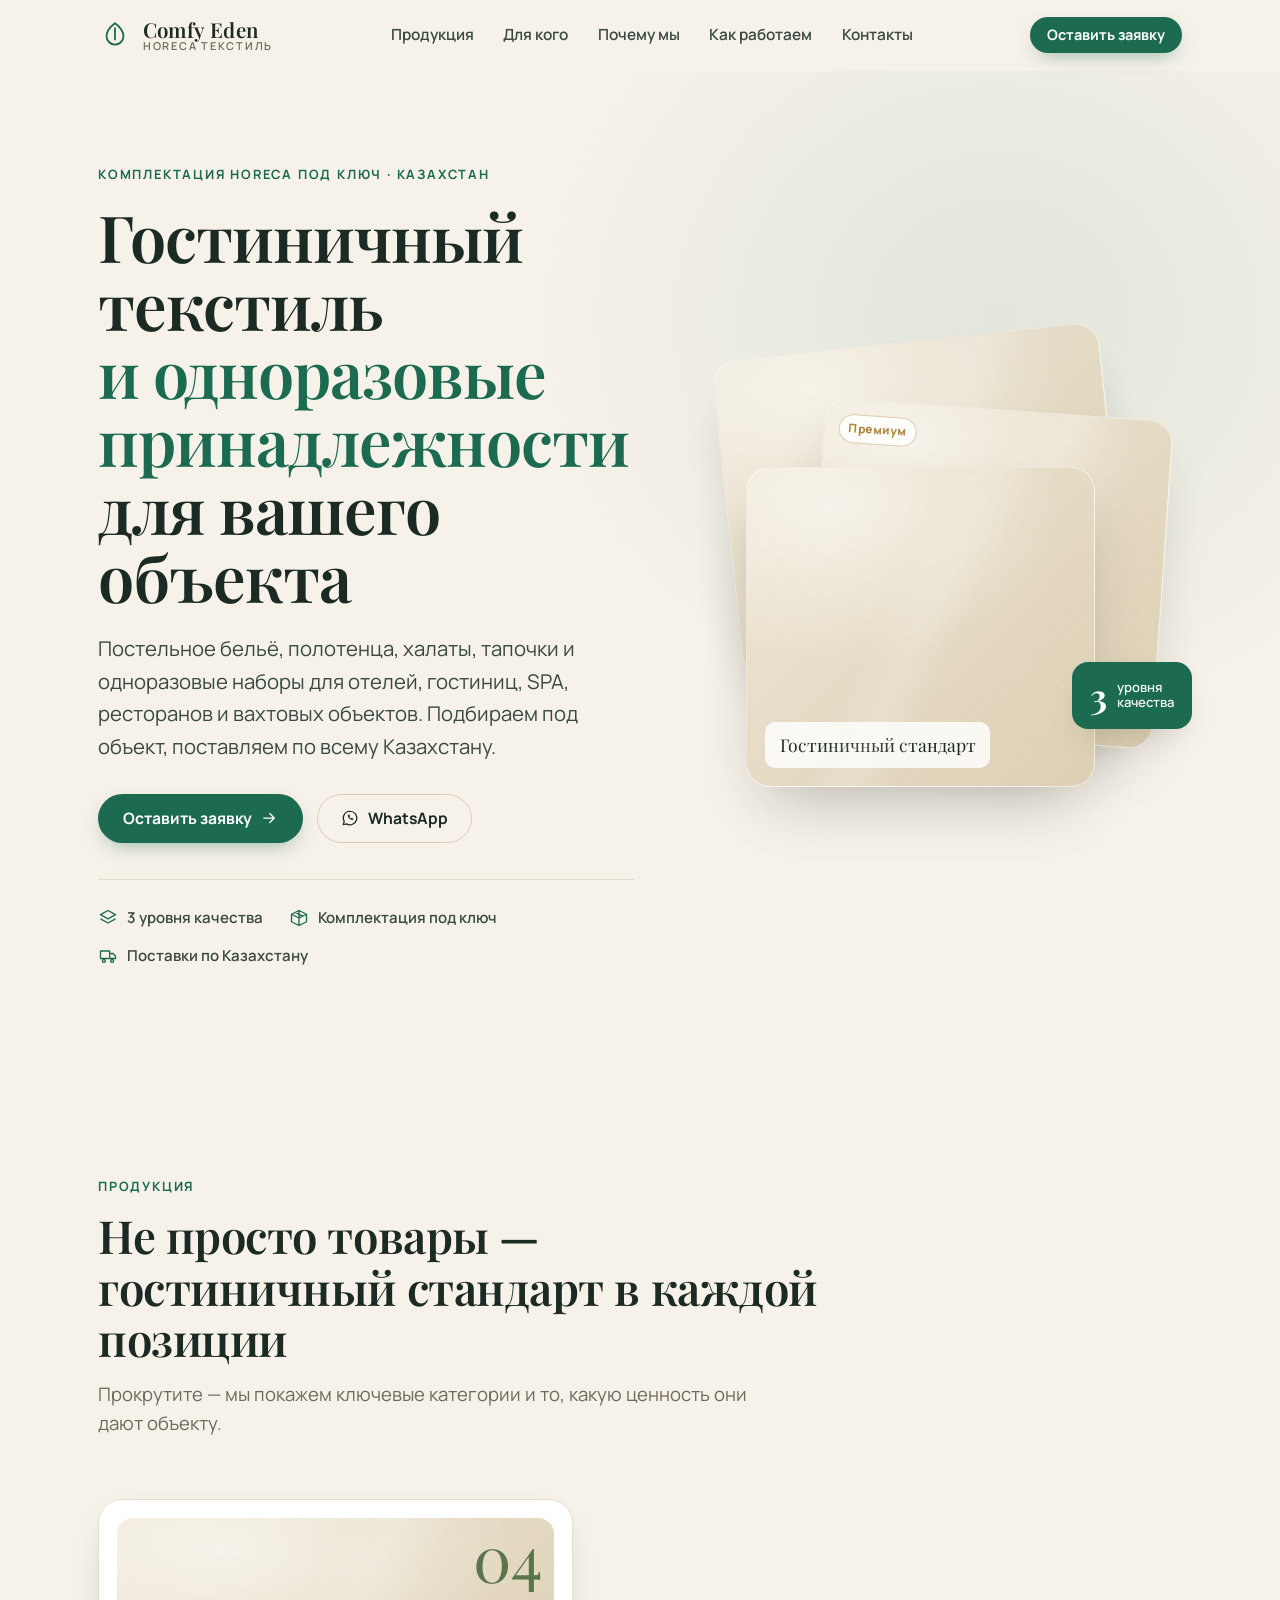
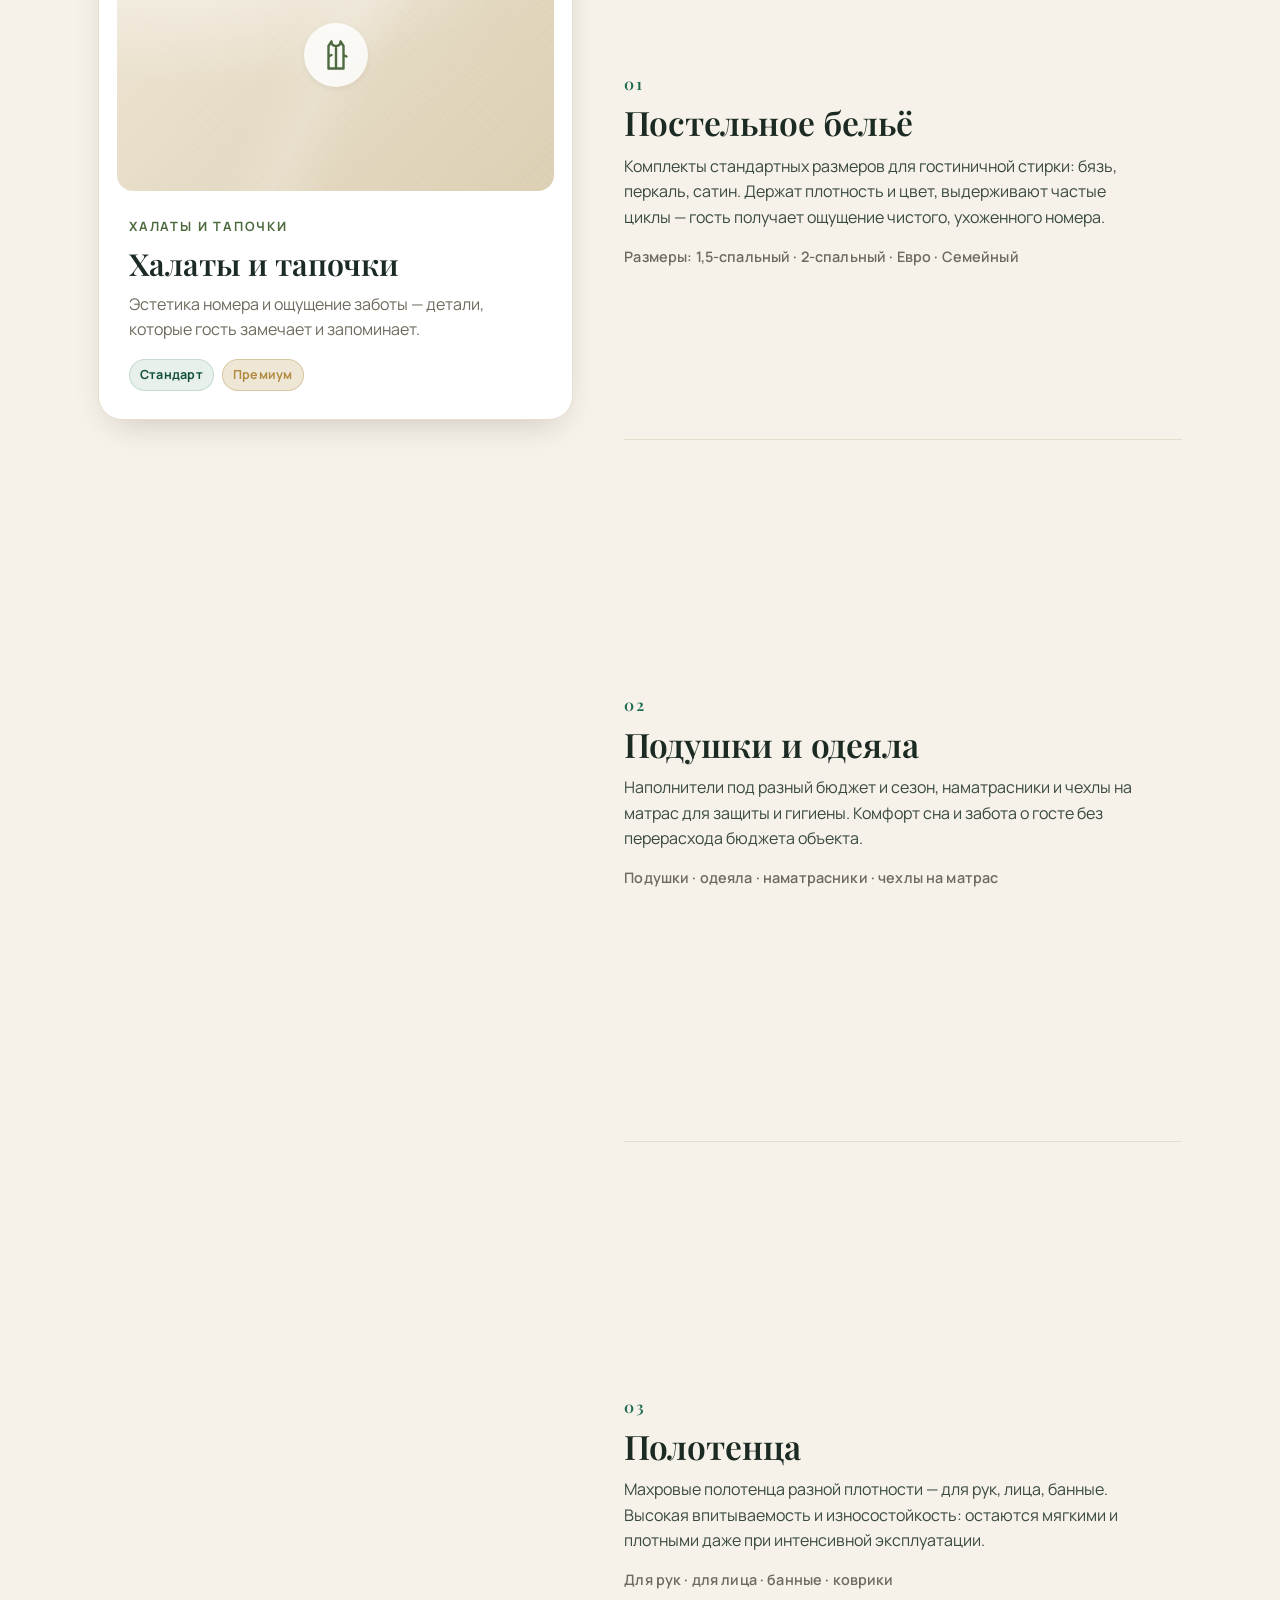
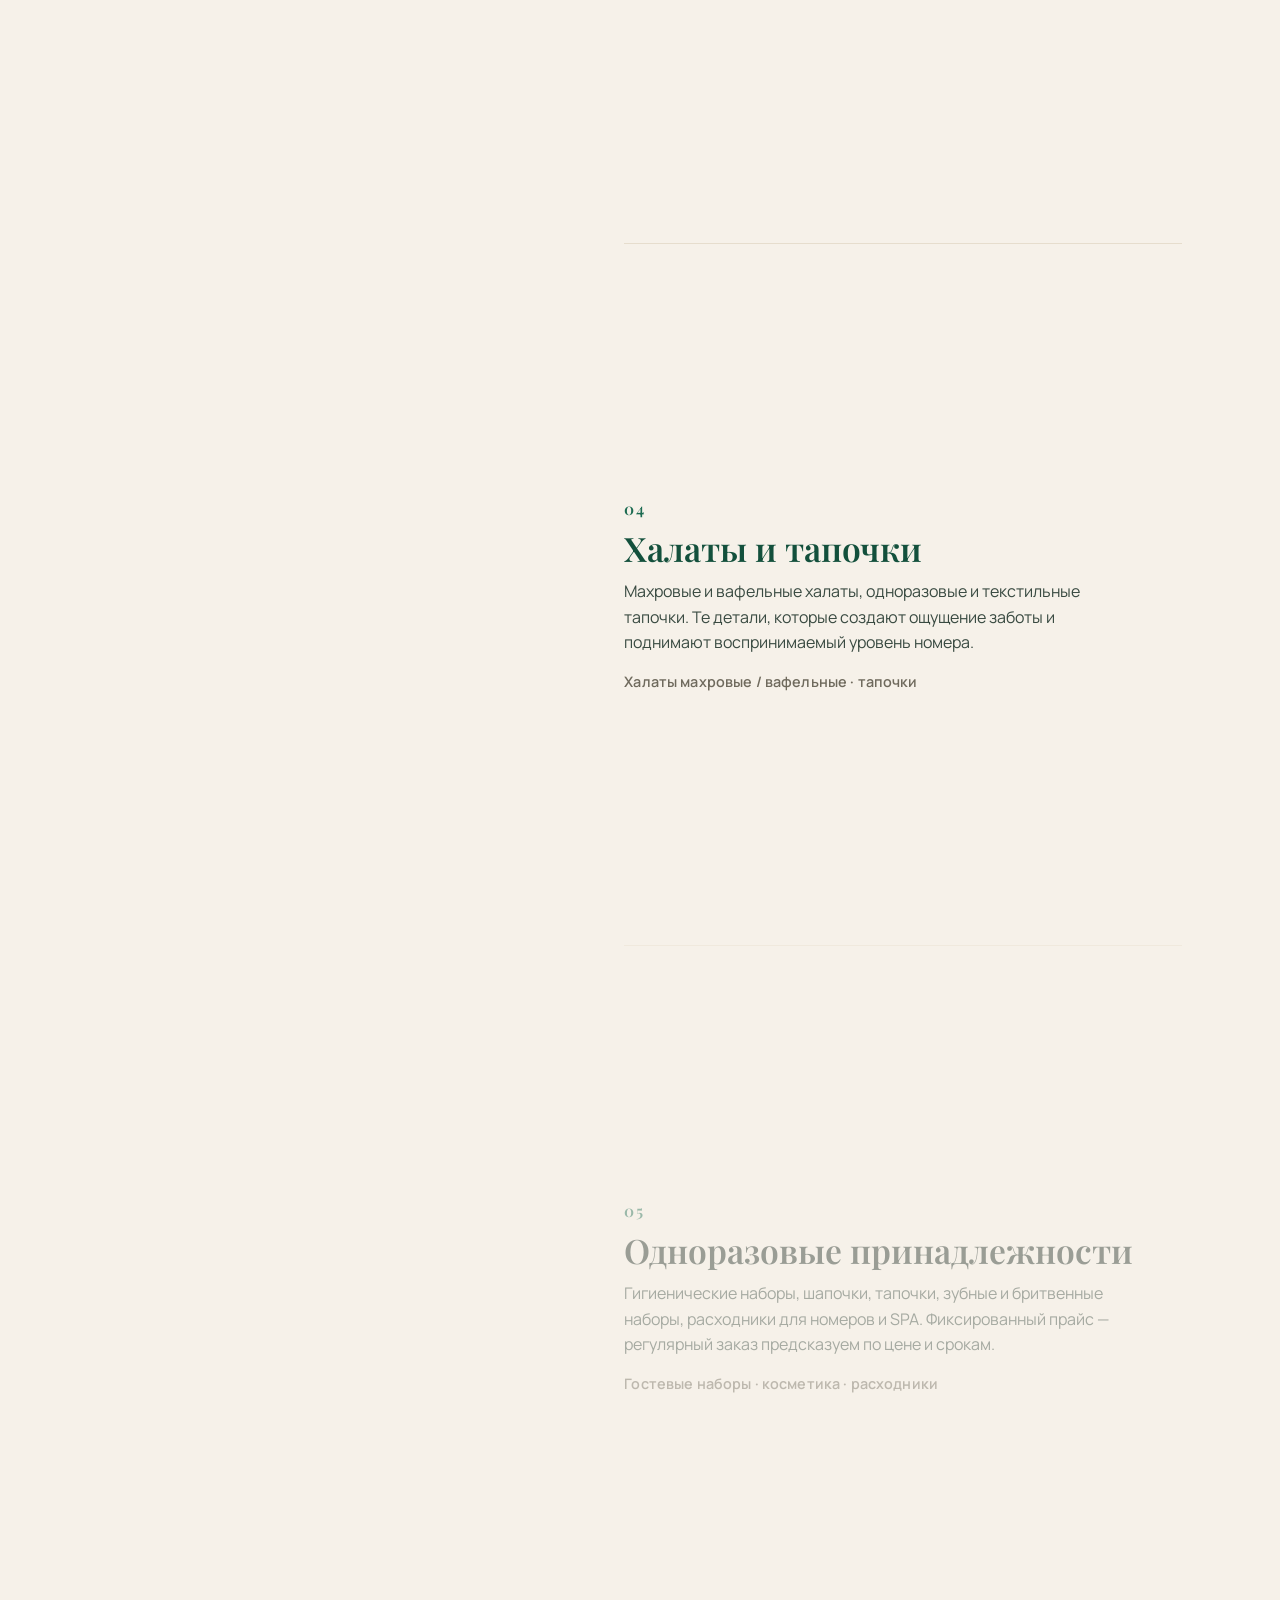
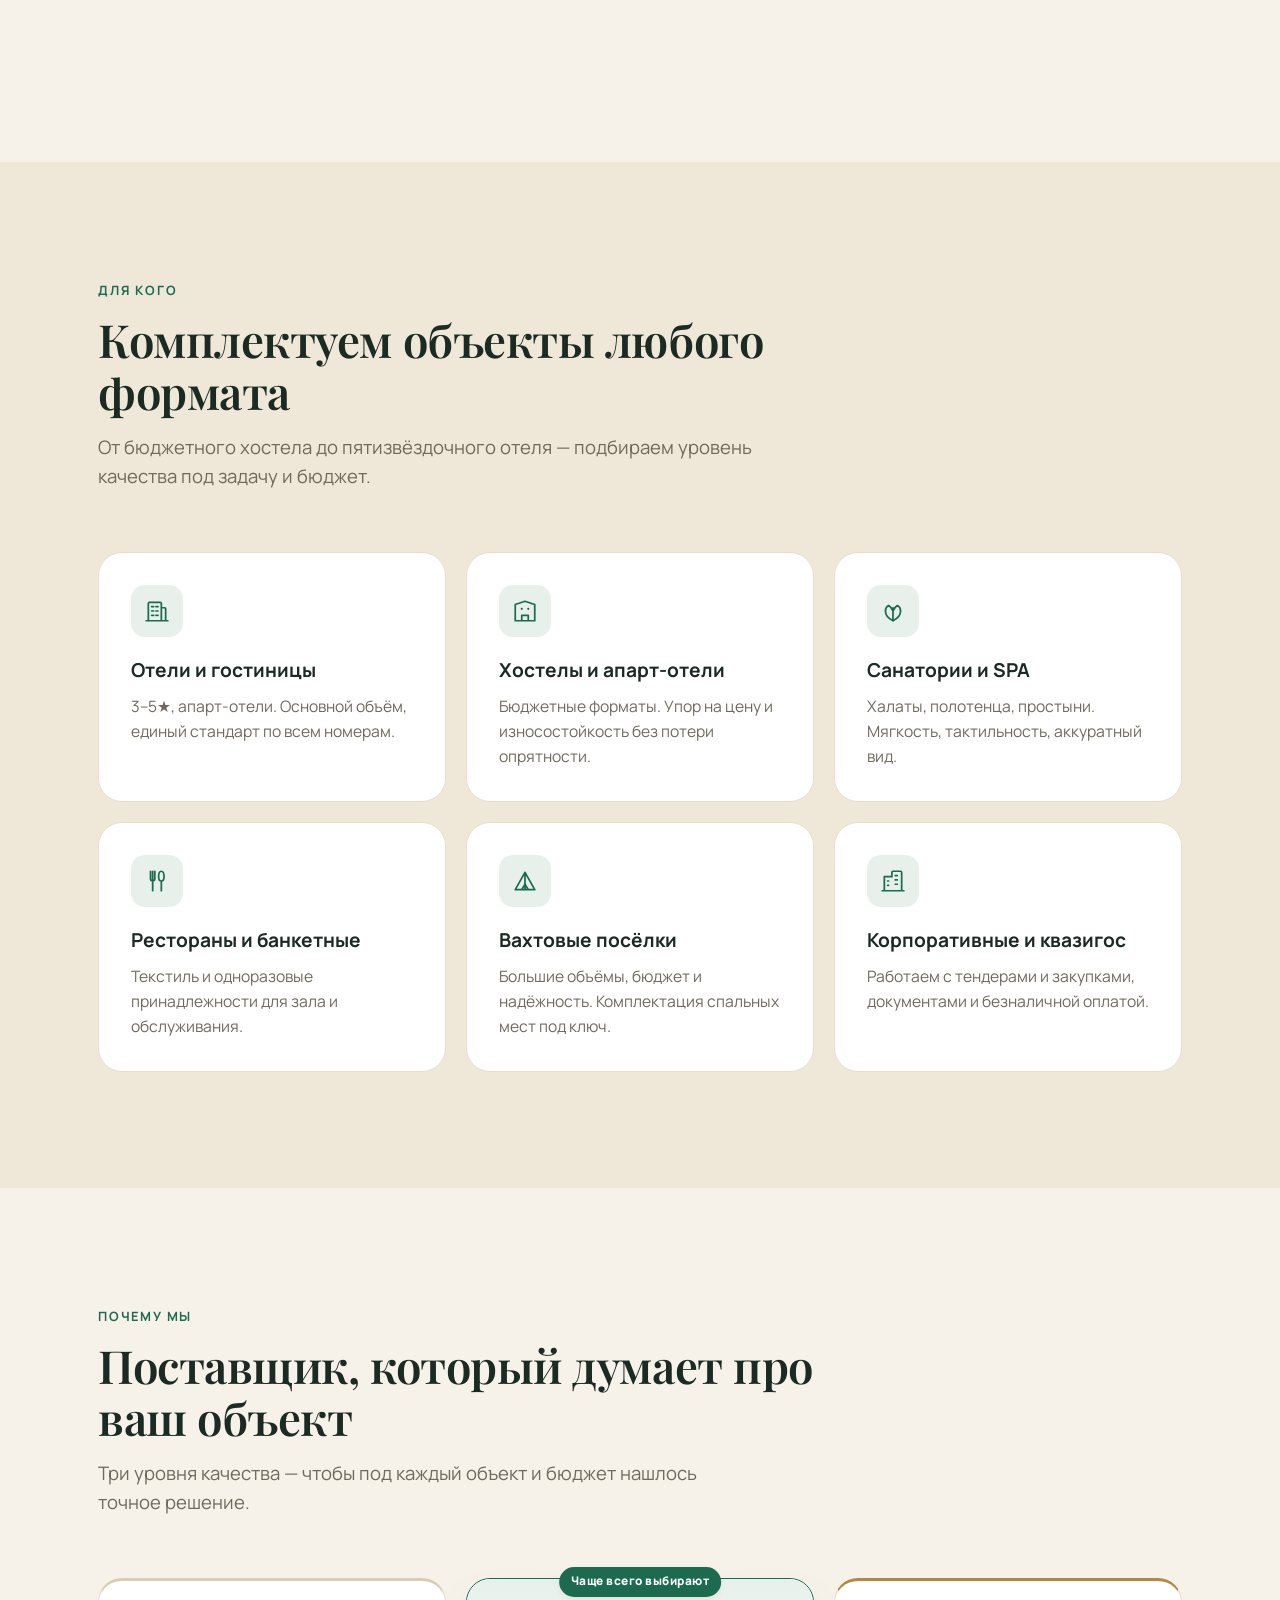
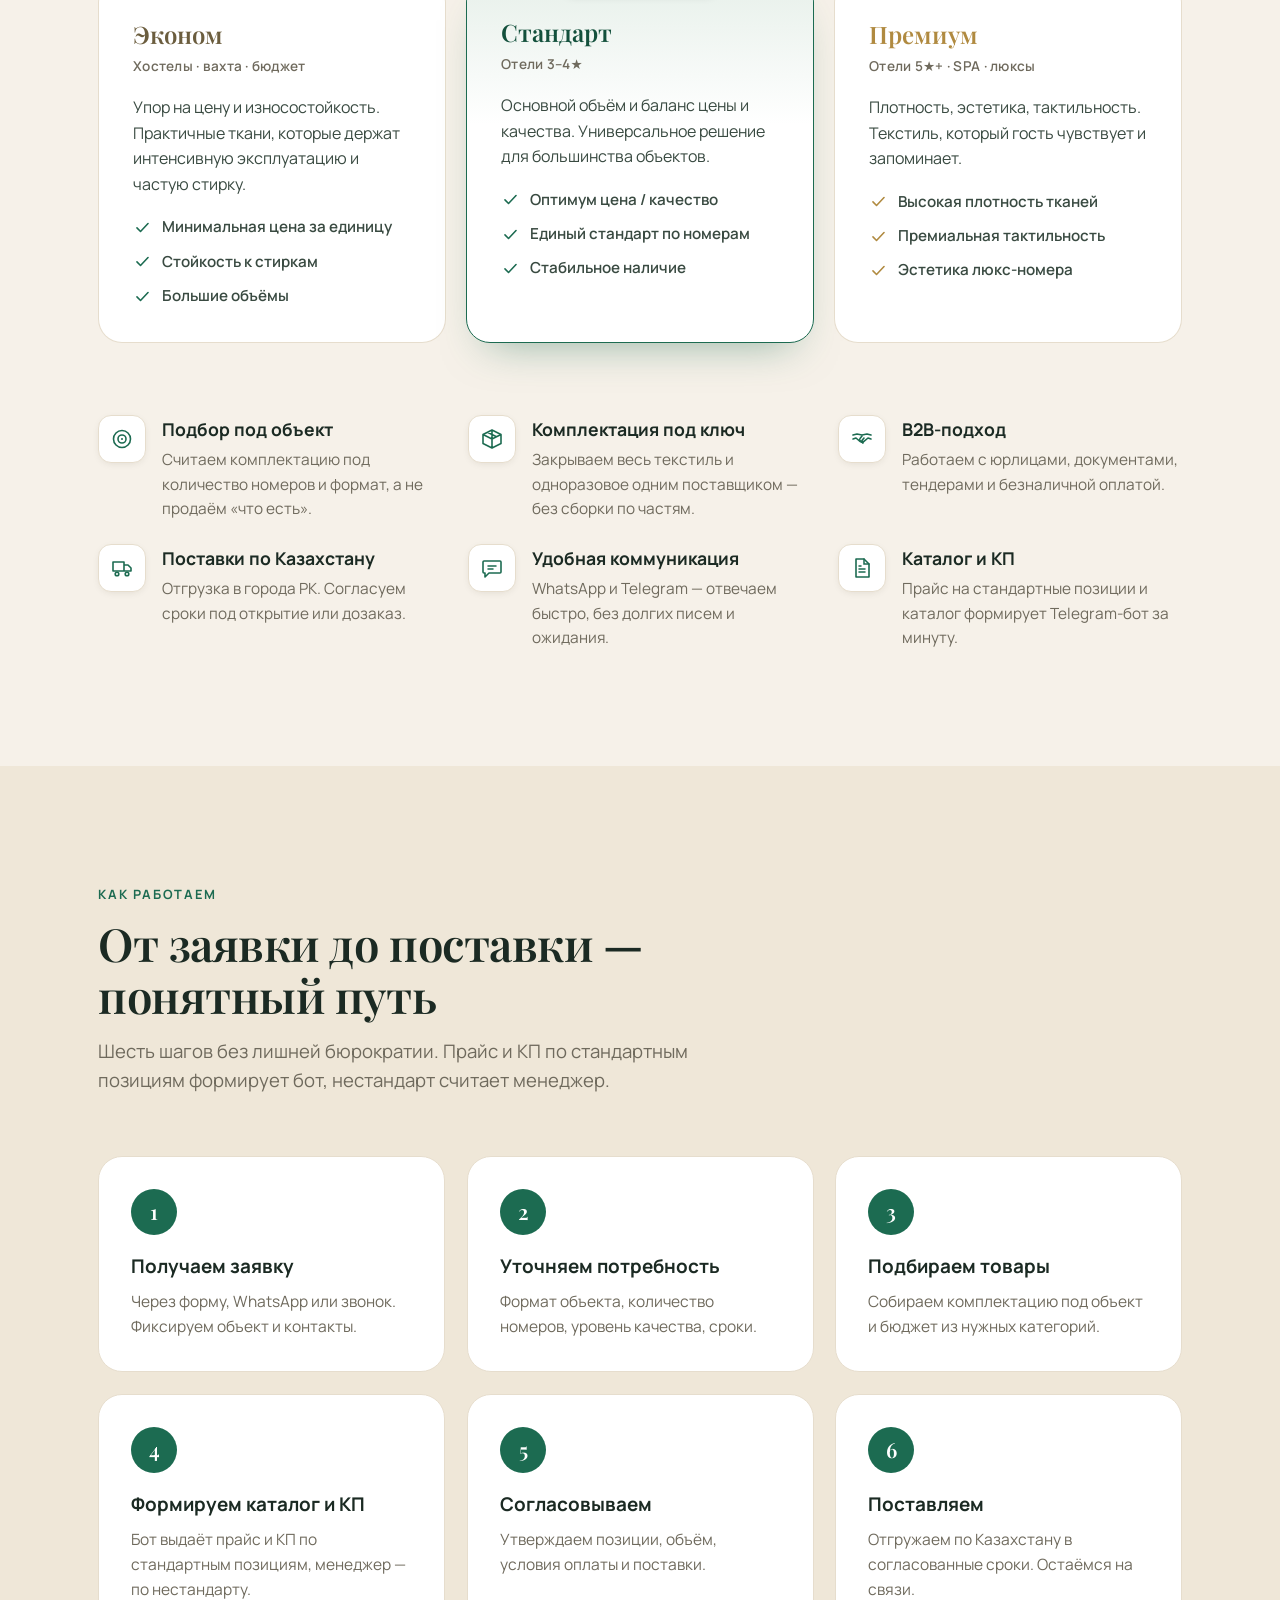
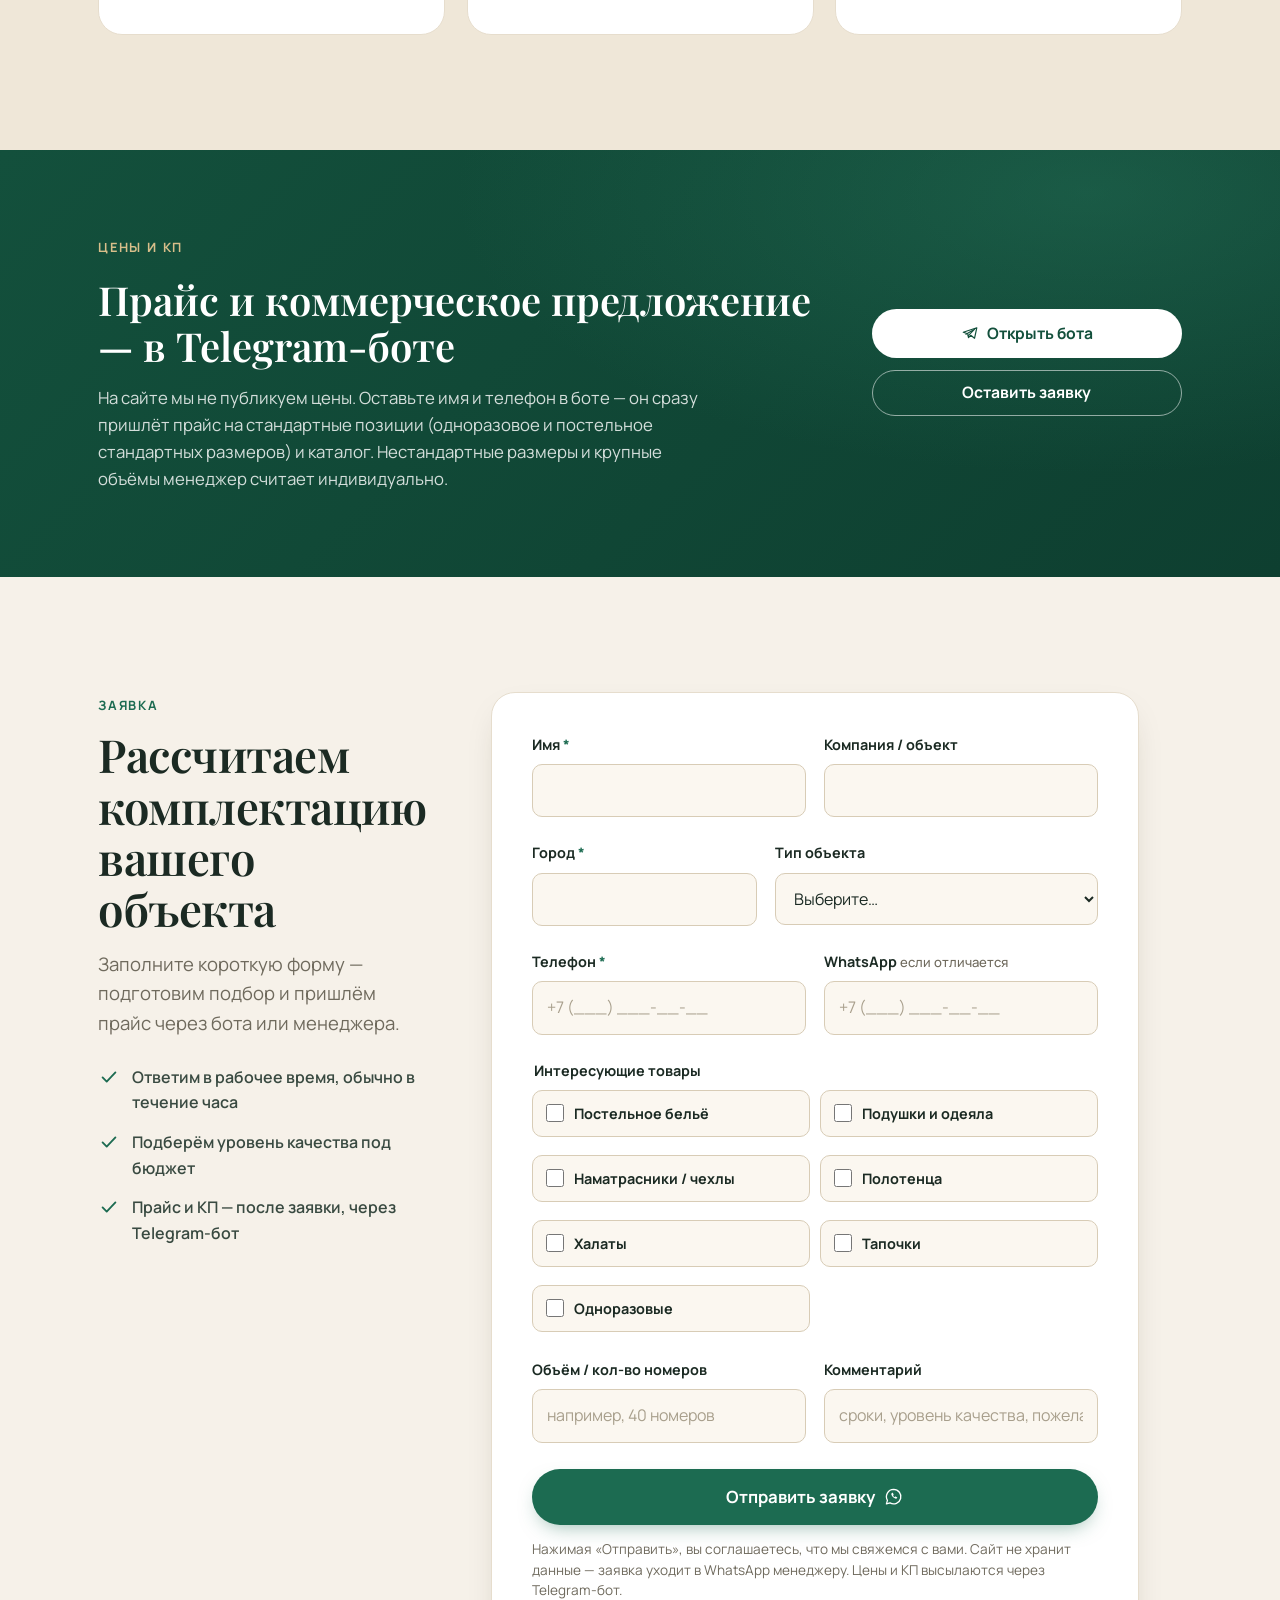
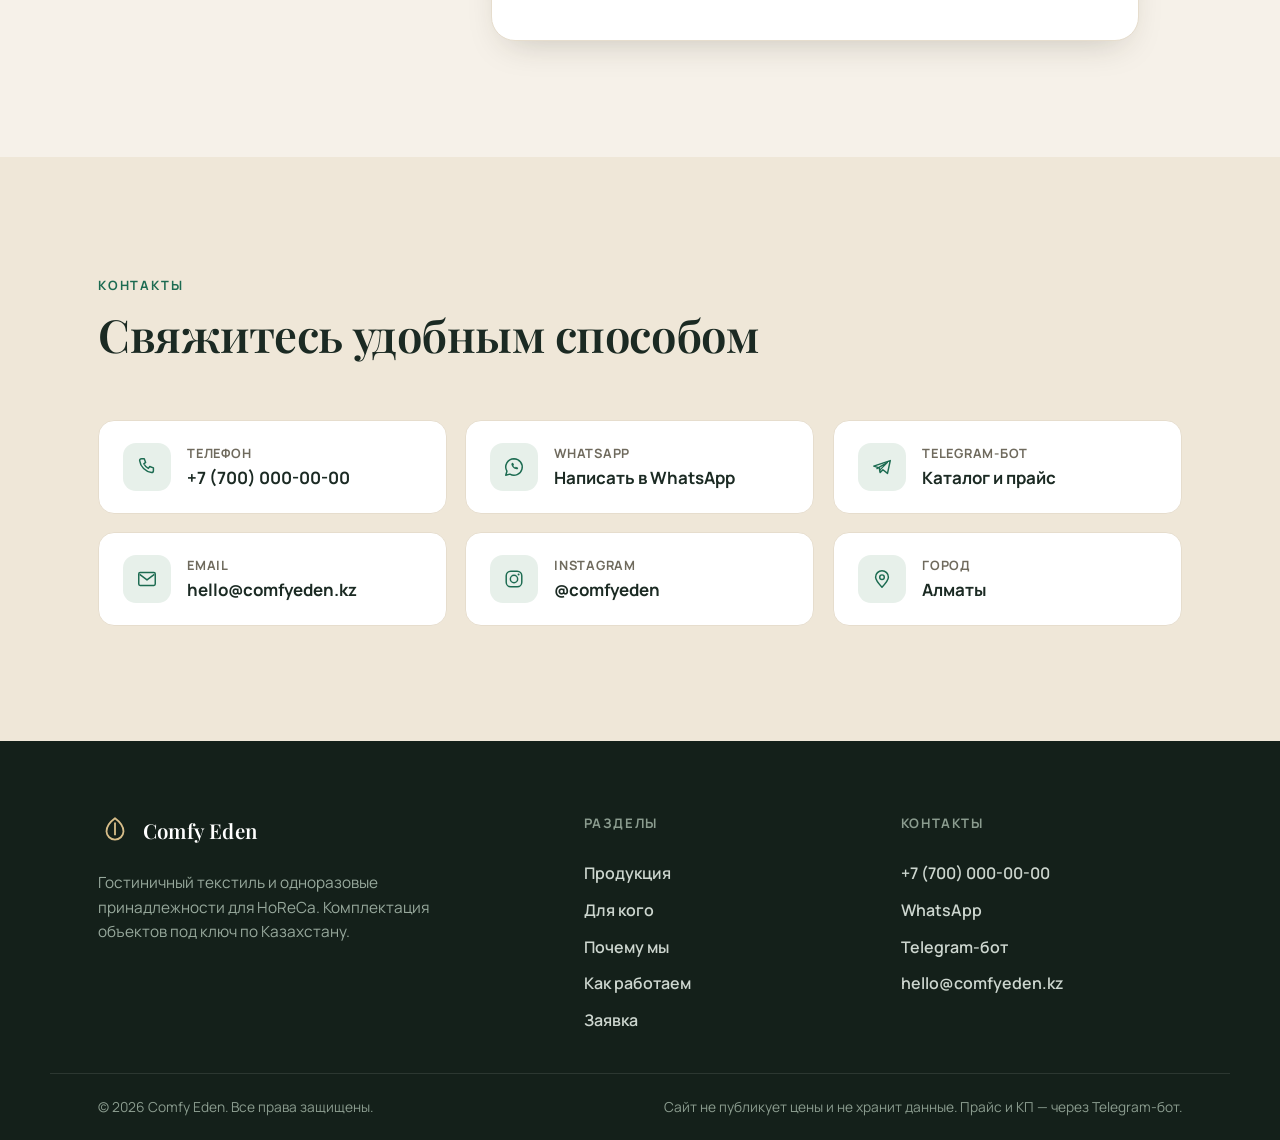
==== index.html @ b713b1e1 "first commit: Comfy Eden MVP Co-Authored-By: Claude Opus 4.8 <noreply@anthropic.com>" ====
<!DOCTYPE html>
<html lang="ru">
<head>
<meta charset="utf-8">
<meta name="viewport" content="width=device-width, initial-scale=1">
<title>Comfy Eden — гостиничный текстиль и одноразовые принадлежности для HoReCa | Казахстан</title>
<meta name="description" content="Комплектуем отели, гостиницы, SPA, рестораны и вахтовые объекты текстилем под ключ. Постельное бельё, полотенца, халаты, тапочки, одноразовые наборы. Поставки по Казахстану. Каталог и КП — в Telegram.">
<meta name="theme-color" content="#1c6b51">

<!-- Open Graph -->
<meta property="og:type" content="website">
<meta property="og:locale" content="ru_RU">
<meta property="og:site_name" content="Comfy Eden">
<meta property="og:title" content="Comfy Eden — гостиничный текстиль для HoReCa">
<meta property="og:description" content="Комплектация отелей, гостиниц, SPA и вахтовых объектов текстилем и одноразовыми принадлежностями под ключ. Поставки по Казахстану.">
<!-- TODO: добавить превью-картинку для соцсетей -->
<!-- <meta property="og:image" content="assets/img/og.jpg"> -->

<!-- Favicon (лист — монограмма Eden), инлайн -->
<link rel="icon" href="data:image/svg+xml,%3Csvg xmlns='http://www.w3.org/2000/svg' viewBox='0 0 32 32'%3E%3Crect width='32' height='32' rx='7' fill='%231c6b51'/%3E%3Cpath d='M16 6c-5 3.6-7.5 7.8-7.5 11.6A7.5 7.5 0 0 0 16 25a7.5 7.5 0 0 0 7.5-7.4C23.5 13.8 21 9.6 16 6Z' fill='none' stroke='%23f6f1e9' stroke-width='1.7'/%3E%3Cpath d='M16 9v13' fill='none' stroke='%23f6f1e9' stroke-width='1.7'/%3E%3C/svg%3E">

<!-- Fonts -->
<link rel="preconnect" href="https://fonts.googleapis.com">
<link rel="preconnect" href="https://fonts.gstatic.com" crossorigin>
<link href="https://fonts.googleapis.com/css2?family=Playfair+Display:wght@500;600&family=Manrope:wght@400;500;600;700;800&display=swap" rel="stylesheet">

<link rel="stylesheet" href="assets/css/styles.css">
</head>
<body>

<a class="skip-link" href="#main">К содержанию</a>

<!-- ===== ICON SPRITE ===== -->
<svg width="0" height="0" style="position:absolute" aria-hidden="true" focusable="false">
  <symbol id="i-bed" viewBox="0 0 24 24"><path d="M3 18V8m0 5h18m0 5V11a3 3 0 0 0-3-3H8m-5 0V6m18 12v-2M7 11h.01" fill="none" stroke="currentColor" stroke-width="1.6" stroke-linecap="round" stroke-linejoin="round"/></symbol>
  <symbol id="i-pillow" viewBox="0 0 24 24"><path d="M4.5 6.5C7 5 17 5 19.5 6.5S21 17 19.5 18.5 7 20 4.5 18.5 2 8 4.5 6.5Z" fill="none" stroke="currentColor" stroke-width="1.6" stroke-linejoin="round"/><path d="M7 8c2 1.5 8 1.5 10 0M7 17c2-1.5 8-1.5 10 0" fill="none" stroke="currentColor" stroke-width="1.2" opacity=".6"/></symbol>
  <symbol id="i-towel" viewBox="0 0 24 24"><path d="M7 3h11a1 1 0 0 1 1 1v17H8a3 3 0 0 1-3-3V5a2 2 0 0 1 2-2Z" fill="none" stroke="currentColor" stroke-width="1.6" stroke-linejoin="round"/><path d="M5 18a2 2 0 0 0 2 2h1V3" fill="none" stroke="currentColor" stroke-width="1.6"/><path d="M11 7h4M11 10h4" stroke="currentColor" stroke-width="1.2" opacity=".6"/></symbol>
  <symbol id="i-robe" viewBox="0 0 24 24"><path d="M9 3 7 6v15h10V6l-2-3M9 3c0 2 1 3 3 3s3-1 3-3M12 6v15M9 12l-2 1m10-1 2 1" fill="none" stroke="currentColor" stroke-width="1.6" stroke-linecap="round" stroke-linejoin="round"/></symbol>
  <symbol id="i-kit" viewBox="0 0 24 24"><path d="M5 8h14l-1 12H6L5 8Z" fill="none" stroke="currentColor" stroke-width="1.6" stroke-linejoin="round"/><path d="M8 8V6a4 4 0 0 1 8 0v2" fill="none" stroke="currentColor" stroke-width="1.6"/><path d="m10 13 1.5 1.5L15 11" fill="none" stroke="currentColor" stroke-width="1.5" stroke-linecap="round" stroke-linejoin="round"/></symbol>
  <symbol id="i-hotel" viewBox="0 0 24 24"><path d="M4 21V5a1 1 0 0 1 1-1h10a1 1 0 0 1 1 1v16M16 21V9h3a1 1 0 0 1 1 1v11M2 21h20" fill="none" stroke="currentColor" stroke-width="1.6" stroke-linecap="round" stroke-linejoin="round"/><path d="M7 8h2m2 0h2M7 12h2m2 0h2M7 16h2m2 0h2" stroke="currentColor" stroke-width="1.5" stroke-linecap="round"/></symbol>
  <symbol id="i-hostel" viewBox="0 0 24 24"><path d="M3 21V6l9-3 9 3v15M3 21h18M9 21v-5h6v5" fill="none" stroke="currentColor" stroke-width="1.6" stroke-linecap="round" stroke-linejoin="round"/><path d="M9 10h.01M15 10h.01" stroke="currentColor" stroke-width="2" stroke-linecap="round"/></symbol>
  <symbol id="i-spa" viewBox="0 0 24 24"><path d="M12 21c4-2 7-5 7-9 0-2-1-4-3-5-1.5 1-2.7 2.4-3.3 4M12 21c-4-2-7-5-7-9 0-2 1-4 3-5 1.5 1 2.7 2.4 3.3 4M12 21V9" fill="none" stroke="currentColor" stroke-width="1.6" stroke-linecap="round" stroke-linejoin="round"/></symbol>
  <symbol id="i-restaurant" viewBox="0 0 24 24"><path d="M6 3v7a2 2 0 0 0 4 0V3M8 3v18M16 3c-1.5 0-2.5 2-2.5 5s1 4 2.5 4 2.5-1 2.5-4-1-5-2.5-5Zm0 9v9" fill="none" stroke="currentColor" stroke-width="1.6" stroke-linecap="round" stroke-linejoin="round"/></symbol>
  <symbol id="i-camp" viewBox="0 0 24 24"><path d="M12 4 3 20h18L12 4ZM12 4v16" fill="none" stroke="currentColor" stroke-width="1.6" stroke-linecap="round" stroke-linejoin="round"/><path d="m9 20 3-5 3 5" fill="none" stroke="currentColor" stroke-width="1.6" stroke-linejoin="round"/></symbol>
  <symbol id="i-corp" viewBox="0 0 24 24"><path d="M4 21V8h7V4a1 1 0 0 1 1-1h7a1 1 0 0 1 1 1v17M2 21h20" fill="none" stroke="currentColor" stroke-width="1.6" stroke-linecap="round" stroke-linejoin="round"/><path d="M14 7h2m-2 4h2m-2 4h2M7 12h1m-1 4h1" stroke="currentColor" stroke-width="1.5" stroke-linecap="round"/></symbol>
  <symbol id="i-target" viewBox="0 0 24 24"><circle cx="12" cy="12" r="8.5" fill="none" stroke="currentColor" stroke-width="1.6"/><circle cx="12" cy="12" r="4" fill="none" stroke="currentColor" stroke-width="1.6"/><circle cx="12" cy="12" r="1" fill="currentColor"/></symbol>
  <symbol id="i-layers" viewBox="0 0 24 24"><path d="m12 3 9 5-9 5-9-5 9-5Z" fill="none" stroke="currentColor" stroke-width="1.6" stroke-linejoin="round"/><path d="m3 13 9 5 9-5" fill="none" stroke="currentColor" stroke-width="1.6" stroke-linejoin="round"/></symbol>
  <symbol id="i-package" viewBox="0 0 24 24"><path d="M12 3 3 7.5v9L12 21l9-4.5v-9L12 3Zm0 0v18M3 7.5 12 12l9-4.5M7.5 5.2l9 4.6" fill="none" stroke="currentColor" stroke-width="1.6" stroke-linejoin="round"/></symbol>
  <symbol id="i-handshake" viewBox="0 0 24 24"><path d="m3 12 3-1 4 3.5c.8.7 2 .6 2.7-.2M21 12l-3-1-5.5 4.7M3 8l4-1 5 1 5-1 4 1" fill="none" stroke="currentColor" stroke-width="1.6" stroke-linecap="round" stroke-linejoin="round"/><path d="m11 14 2 2m-1-7-2 2.5a1.4 1.4 0 0 0 2 2L14 11" fill="none" stroke="currentColor" stroke-width="1.6" stroke-linecap="round" stroke-linejoin="round"/></symbol>
  <symbol id="i-truck" viewBox="0 0 24 24"><path d="M3 6h11v9H3V6Zm11 3h4l3 3v3h-7V9Z" fill="none" stroke="currentColor" stroke-width="1.6" stroke-linejoin="round"/><circle cx="7" cy="18" r="1.8" fill="none" stroke="currentColor" stroke-width="1.6"/><circle cx="17" cy="18" r="1.8" fill="none" stroke="currentColor" stroke-width="1.6"/></symbol>
  <symbol id="i-chat" viewBox="0 0 24 24"><path d="M4 5h16a1 1 0 0 1 1 1v10a1 1 0 0 1-1 1H9l-4 4v-4H4a1 1 0 0 1-1-1V6a1 1 0 0 1 1-1Z" fill="none" stroke="currentColor" stroke-width="1.6" stroke-linejoin="round"/><path d="M8 10h8m-8 3h5" stroke="currentColor" stroke-width="1.5" stroke-linecap="round"/></symbol>
  <symbol id="i-file" viewBox="0 0 24 24"><path d="M6 3h8l5 5v13H6V3Z" fill="none" stroke="currentColor" stroke-width="1.6" stroke-linejoin="round"/><path d="M14 3v5h5M9 13h6m-6 3h6m-6-6h2" stroke="currentColor" stroke-width="1.5" stroke-linecap="round" fill="none"/></symbol>
  <symbol id="i-whatsapp" viewBox="0 0 24 24"><path d="M12 3a9 9 0 0 0-7.7 13.6L3 21l4.5-1.2A9 9 0 1 0 12 3Z" fill="none" stroke="currentColor" stroke-width="1.6" stroke-linejoin="round"/><path d="M9 8.5c.2 1.5 1 3 2 4s2.5 1.8 4 2c.6.1 1.3-.4 1.5-1 .1-.4-.1-.7-.5-.9l-1.6-.7c-.3-.1-.6 0-.8.2l-.4.5c-.9-.4-1.6-1.1-2-2l.5-.4c.2-.2.3-.5.2-.8l-.7-1.6c-.2-.4-.5-.6-.9-.5-.6.2-1.1.9-1 1.5Z" fill="currentColor"/></symbol>
  <symbol id="i-telegram" viewBox="0 0 24 24"><path d="m21 5-3 14-5-4-3 3-1-5-6-2 18-6Z" fill="none" stroke="currentColor" stroke-width="1.6" stroke-linejoin="round"/><path d="m9 16 9-9-12 7" fill="none" stroke="currentColor" stroke-width="1.4" stroke-linejoin="round"/></symbol>
  <symbol id="i-phone" viewBox="0 0 24 24"><path d="M6 3h3l1.5 4-2 1.5a11 11 0 0 0 5 5l1.5-2 4 1.5v3a2 2 0 0 1-2 2A15 15 0 0 1 4 5a2 2 0 0 1 2-2Z" fill="none" stroke="currentColor" stroke-width="1.6" stroke-linejoin="round"/></symbol>
  <symbol id="i-mail" viewBox="0 0 24 24"><rect x="3" y="5" width="18" height="14" rx="1.5" fill="none" stroke="currentColor" stroke-width="1.6"/><path d="m4 7 8 6 8-6" fill="none" stroke="currentColor" stroke-width="1.6" stroke-linejoin="round"/></symbol>
  <symbol id="i-pin" viewBox="0 0 24 24"><path d="M12 21c4.5-5 7-8 7-11a7 7 0 0 0-14 0c0 3 2.5 6 7 11Z" fill="none" stroke="currentColor" stroke-width="1.6" stroke-linejoin="round"/><circle cx="12" cy="10" r="2.5" fill="none" stroke="currentColor" stroke-width="1.6"/></symbol>
  <symbol id="i-instagram" viewBox="0 0 24 24"><rect x="3.5" y="3.5" width="17" height="17" rx="5" fill="none" stroke="currentColor" stroke-width="1.6"/><circle cx="12" cy="12" r="4" fill="none" stroke="currentColor" stroke-width="1.6"/><circle cx="17" cy="7" r="1.1" fill="currentColor"/></symbol>
  <symbol id="i-check" viewBox="0 0 24 24"><path d="m5 12.5 4.5 4.5L19 7" fill="none" stroke="currentColor" stroke-width="2" stroke-linecap="round" stroke-linejoin="round"/></symbol>
  <symbol id="i-arrow" viewBox="0 0 24 24"><path d="M5 12h14m-6-6 6 6-6 6" fill="none" stroke="currentColor" stroke-width="1.7" stroke-linecap="round" stroke-linejoin="round"/></symbol>
  <symbol id="i-menu" viewBox="0 0 24 24"><path d="M4 7h16M4 12h16M4 17h16" stroke="currentColor" stroke-width="1.8" stroke-linecap="round"/></symbol>
  <symbol id="i-close" viewBox="0 0 24 24"><path d="M6 6l12 12M18 6 6 18" stroke="currentColor" stroke-width="1.8" stroke-linecap="round"/></symbol>
</svg>

<!-- ===== HEADER ===== -->
<header class="header" data-header>
  <div class="container header__inner">
    <a class="logo" href="#top" aria-label="Comfy Eden — на главную">
      <svg class="logo__mark" viewBox="0 0 32 32" aria-hidden="true">
        <path d="M16 5c-5.5 4-8 8.4-8 12.4A8 8 0 0 0 16 25a8 8 0 0 0 8-7.6c0-4-2.5-8.4-8-12.4Z" fill="none" stroke="currentColor" stroke-width="1.7"/>
        <path d="M16 9v12" fill="none" stroke="currentColor" stroke-width="1.7"/>
      </svg>
      <span class="logo__text">
        <span class="logo__name">Comfy&nbsp;Eden</span>
        <span class="logo__tag">HoReCa текстиль</span>
      </span>
    </a>

    <nav class="nav" aria-label="Основная навигация" data-nav>
      <a href="#products">Продукция</a>
      <a href="#audience">Для кого</a>
      <a href="#why">Почему мы</a>
      <a href="#process">Как работаем</a>
      <a href="#contacts">Контакты</a>
    </nav>

    <div class="header__actions">
      <a class="btn btn--primary btn--sm" href="#lead">Оставить заявку</a>
      <button class="nav-toggle" data-nav-toggle aria-label="Открыть меню" aria-expanded="false" aria-controls="mobile-menu">
        <svg class="icon" aria-hidden="true"><use href="#i-menu"/></svg>
      </button>
    </div>
  </div>

  <!-- Mobile menu -->
  <div class="mobile-menu" id="mobile-menu" data-mobile-menu hidden>
    <nav class="mobile-menu__nav" aria-label="Мобильная навигация">
      <a href="#products">Продукция</a>
      <a href="#audience">Для кого</a>
      <a href="#why">Почему мы</a>
      <a href="#process">Как работаем</a>
      <a href="#contacts">Контакты</a>
    </nav>
    <a class="btn btn--primary btn--block" href="#lead">Оставить заявку</a>
    <a class="btn btn--ghost btn--block" data-contact="whatsapp" href="#">
      <svg class="icon" aria-hidden="true"><use href="#i-whatsapp"/></svg> Написать в WhatsApp
    </a>
  </div>
</header>

<main id="main">
<span id="top"></span>

<!-- ===== HERO ===== -->
<section class="hero" aria-labelledby="hero-title">
  <div class="container hero__inner">
    <div class="hero__content">
      <p class="eyebrow" data-reveal>Комплектация HoReCa под ключ · Казахстан</p>
      <h1 class="hero__title" id="hero-title" data-reveal>
        Гостиничный текстиль <span class="accent-text">и&nbsp;одноразовые принадлежности</span> для вашего объекта
      </h1>
      <p class="hero__lead" data-reveal data-reveal-delay="1">
        Постельное бельё, полотенца, халаты, тапочки и одноразовые наборы для отелей, гостиниц,
        SPA, ресторанов и вахтовых объектов. Подбираем под объект, поставляем по&nbsp;всему Казахстану.
      </p>
      <div class="hero__cta" data-reveal data-reveal-delay="2">
        <a class="btn btn--primary" href="#lead">
          Оставить заявку <svg class="icon" aria-hidden="true"><use href="#i-arrow"/></svg>
        </a>
        <a class="btn btn--ghost" data-contact="whatsapp" href="#">
          <svg class="icon" aria-hidden="true"><use href="#i-whatsapp"/></svg> WhatsApp
        </a>
      </div>
      <ul class="hero__trust" data-reveal data-reveal-delay="3">
        <li><svg class="icon" aria-hidden="true"><use href="#i-layers"/></svg> 3 уровня качества</li>
        <li><svg class="icon" aria-hidden="true"><use href="#i-package"/></svg> Комплектация под ключ</li>
        <li><svg class="icon" aria-hidden="true"><use href="#i-truck"/></svg> Поставки по Казахстану</li>
      </ul>
    </div>

    <!-- Премиум CSS-плейсхолдер (слот под реальное фото товара) -->
    <div class="hero__art" data-reveal data-reveal-delay="2" aria-hidden="true">
      <div class="hero__card hero__card--back ph ph--linen"></div>
      <div class="hero__card hero__card--mid ph ph--linen">
        <span class="hero__chip">Премиум</span>
      </div>
      <!-- слот под фото 4:5 -->
      <div class="hero__card hero__card--front ph ph--linen">
        <span class="hero__cardlabel">Гостиничный стандарт</span>
      </div>
      <div class="hero__badge">
        <strong>3</strong>
        <span>уровня<br>качества</span>
      </div>
    </div>
  </div>
</section>

<!-- ===== STORY / STICKY ПРОДУКТОВЫЙ АКЦЕНТ ===== -->
<section class="story section" id="products" aria-labelledby="story-title">
  <div class="container">
    <header class="section__head" data-reveal>
      <p class="eyebrow">Продукция</p>
      <h2 class="section__title" id="story-title">Не просто товары — гостиничный стандарт в каждой позиции</h2>
      <p class="section__sub">Прокрутите — мы покажем ключевые категории и то, какую ценность они дают объекту.</p>
    </header>

    <div class="story__inner">
      <!-- Sticky-панель: обновляется при прокрутке -->
      <div class="story__sticky">
        <div class="story__visual" data-story-visual data-cat="bedding">
          <span class="story__index" data-story-index>01</span>
          <div class="story__media ph ph--linen">
            <svg class="story__icon icon" aria-hidden="true"><use href="#i-bed" data-story-icon/></svg>
          </div>
          <div class="story__caption">
            <span class="eyebrow" data-story-kicker>Постельное бельё</span>
            <h3 data-story-heading>Сон гостя начинается с белья</h3>
            <p data-story-desc>Плотные ткани, ровные швы, аккуратный вид после промышленной стирки.</p>
            <div class="chips" data-story-levels></div>
          </div>
        </div>
      </div>

      <!-- Шаги-сторителлинг -->
      <div class="story__steps">
        <article class="story__step is-active" data-story-step data-index="01" data-cat="bedding"
                 data-icon="i-bed" data-kicker="Постельное бельё" data-levels="Эконом,Стандарт,Премиум"
                 data-desc="Плотные ткани, ровные швы, аккуратный вид после промышленной стирки — бельё держит форму и цвет.">
          <span class="story__num">01</span>
          <h3>Постельное бельё</h3>
          <p>Комплекты стандартных размеров для гостиничной стирки: бязь, перкаль, сатин. Держат плотность и цвет, выдерживают частые циклы — гость получает ощущение чистого, ухоженного номера.</p>
          <p class="story__meta">Размеры: 1,5-спальный · 2-спальный · Евро · Семейный</p>
        </article>

        <article class="story__step" data-story-step data-index="02" data-cat="pillow"
                 data-icon="i-pillow" data-kicker="Подушки и одеяла" data-levels="Эконом,Стандарт,Премиум"
                 data-desc="Наполнители под разный бюджет и сезон: от практичных синтетических до премиальных — с хорошей терморегуляцией.">
          <span class="story__num">02</span>
          <h3>Подушки и одеяла</h3>
          <p>Наполнители под разный бюджет и сезон, наматрасники и чехлы на матрас для защиты и гигиены. Комфорт сна и забота о госте без перерасхода бюджета объекта.</p>
          <p class="story__meta">Подушки · одеяла · наматрасники · чехлы на матрас</p>
        </article>

        <article class="story__step" data-story-step data-index="03" data-cat="towel"
                 data-icon="i-towel" data-kicker="Полотенца" data-levels="Эконом,Стандарт,Премиум"
                 data-desc="Махра с высокой впитываемостью и износостойкостью — не теряет мягкость и плотность после десятков стирок.">
          <span class="story__num">03</span>
          <h3>Полотенца</h3>
          <p>Махровые полотенца разной плотности — для рук, лица, банные. Высокая впитываемость и износостойкость: остаются мягкими и плотными даже при интенсивной эксплуатации.</p>
          <p class="story__meta">Для рук · для лица · банные · коврики</p>
        </article>

        <article class="story__step" data-story-step data-index="04" data-cat="robe"
                 data-icon="i-robe" data-kicker="Халаты и тапочки" data-levels="Стандарт,Премиум"
                 data-desc="Эстетика номера и ощущение заботы — детали, которые гость замечает и запоминает.">
          <span class="story__num">04</span>
          <h3>Халаты и тапочки</h3>
          <p>Махровые и вафельные халаты, одноразовые и текстильные тапочки. Те детали, которые создают ощущение заботы и поднимают воспринимаемый уровень номера.</p>
          <p class="story__meta">Халаты махровые / вафельные · тапочки</p>
        </article>

        <article class="story__step" data-story-step data-index="05" data-cat="kit"
                 data-icon="i-kit" data-kicker="Одноразовые принадлежности" data-levels="Эконом,Стандарт,Премиум"
                 data-desc="Гигиенические наборы и расходники с фиксированным прайсом — удобно заказывать регулярно и предсказуемо по цене.">
          <span class="story__num">05</span>
          <h3>Одноразовые принадлежности</h3>
          <p>Гигиенические наборы, шапочки, тапочки, зубные и бритвенные наборы, расходники для номеров и SPA. Фиксированный прайс — регулярный заказ предсказуем по цене и срокам.</p>
          <p class="story__meta">Гостевые наборы · косметика · расходники</p>
        </article>
      </div>
    </div>
  </div>
</section>

<!-- ===== ДЛЯ КОГО ===== -->
<section class="section section--alt" id="audience" aria-labelledby="aud-title">
  <div class="container">
    <header class="section__head" data-reveal>
      <p class="eyebrow">Для кого</p>
      <h2 class="section__title" id="aud-title">Комплектуем объекты любого формата</h2>
      <p class="section__sub">От бюджетного хостела до пятизвёздочного отеля — подбираем уровень качества под задачу и бюджет.</p>
    </header>

    <div class="grid grid--3 cards">
      <article class="card" data-reveal>
        <span class="card__icon"><svg class="icon" aria-hidden="true"><use href="#i-hotel"/></svg></span>
        <h3>Отели и гостиницы</h3>
        <p>3–5★, апарт-отели. Основной объём, единый стандарт по всем номерам.</p>
      </article>
      <article class="card" data-reveal data-reveal-delay="1">
        <span class="card__icon"><svg class="icon" aria-hidden="true"><use href="#i-hostel"/></svg></span>
        <h3>Хостелы и апарт-отели</h3>
        <p>Бюджетные форматы. Упор на цену и износостойкость без потери опрятности.</p>
      </article>
      <article class="card" data-reveal data-reveal-delay="2">
        <span class="card__icon"><svg class="icon" aria-hidden="true"><use href="#i-spa"/></svg></span>
        <h3>Санатории и SPA</h3>
        <p>Халаты, полотенца, простыни. Мягкость, тактильность, аккуратный вид.</p>
      </article>
      <article class="card" data-reveal>
        <span class="card__icon"><svg class="icon" aria-hidden="true"><use href="#i-restaurant"/></svg></span>
        <h3>Рестораны и банкетные</h3>
        <p>Текстиль и одноразовые принадлежности для зала и обслуживания.</p>
      </article>
      <article class="card" data-reveal data-reveal-delay="1">
        <span class="card__icon"><svg class="icon" aria-hidden="true"><use href="#i-camp"/></svg></span>
        <h3>Вахтовые посёлки</h3>
        <p>Большие объёмы, бюджет и надёжность. Комплектация спальных мест под ключ.</p>
      </article>
      <article class="card" data-reveal data-reveal-delay="2">
        <span class="card__icon"><svg class="icon" aria-hidden="true"><use href="#i-corp"/></svg></span>
        <h3>Корпоративные и квазигос</h3>
        <p>Работаем с тендерами и закупками, документами и безналичной оплатой.</p>
      </article>
    </div>
  </div>
</section>

<!-- ===== ПОЧЕМУ МЫ + УРОВНИ КАЧЕСТВА ===== -->
<section class="section" id="why" aria-labelledby="why-title">
  <div class="container">
    <header class="section__head" data-reveal>
      <p class="eyebrow">Почему мы</p>
      <h2 class="section__title" id="why-title">Поставщик, который думает про ваш объект</h2>
      <p class="section__sub">Три уровня качества — чтобы под каждый объект и бюджет нашлось точное решение.</p>
    </header>

    <!-- Уровни качества -->
    <div class="levels" role="list">
      <article class="level" data-level="econom" role="listitem" data-reveal>
        <header class="level__head">
          <span class="level__tag">Эконом</span>
          <span class="level__for">Хостелы · вахта · бюджет</span>
        </header>
        <p>Упор на цену и износостойкость. Практичные ткани, которые держат интенсивную эксплуатацию и частую стирку.</p>
        <ul class="level__list">
          <li><svg class="icon" aria-hidden="true"><use href="#i-check"/></svg> Минимальная цена за единицу</li>
          <li><svg class="icon" aria-hidden="true"><use href="#i-check"/></svg> Стойкость к стиркам</li>
          <li><svg class="icon" aria-hidden="true"><use href="#i-check"/></svg> Большие объёмы</li>
        </ul>
      </article>

      <article class="level level--featured" data-level="standart" role="listitem" data-reveal data-reveal-delay="1">
        <header class="level__head">
          <span class="level__tag">Стандарт</span>
          <span class="level__for">Отели 3–4★</span>
        </header>
        <p>Основной объём и баланс цены и качества. Универсальное решение для большинства объектов.</p>
        <ul class="level__list">
          <li><svg class="icon" aria-hidden="true"><use href="#i-check"/></svg> Оптимум цена / качество</li>
          <li><svg class="icon" aria-hidden="true"><use href="#i-check"/></svg> Единый стандарт по номерам</li>
          <li><svg class="icon" aria-hidden="true"><use href="#i-check"/></svg> Стабильное наличие</li>
        </ul>
        <span class="level__badge">Чаще всего выбирают</span>
      </article>

      <article class="level level--premium" data-level="premium" role="listitem" data-reveal data-reveal-delay="2">
        <header class="level__head">
          <span class="level__tag">Премиум</span>
          <span class="level__for">Отели 5★+ · SPA · люксы</span>
        </header>
        <p>Плотность, эстетика, тактильность. Текстиль, который гость чувствует и запоминает.</p>
        <ul class="level__list">
          <li><svg class="icon" aria-hidden="true"><use href="#i-check"/></svg> Высокая плотность тканей</li>
          <li><svg class="icon" aria-hidden="true"><use href="#i-check"/></svg> Премиальная тактильность</li>
          <li><svg class="icon" aria-hidden="true"><use href="#i-check"/></svg> Эстетика люкс-номера</li>
        </ul>
      </article>
    </div>

    <!-- Преимущества -->
    <div class="grid grid--3 features">
      <div class="feature" data-reveal>
        <span class="feature__icon"><svg class="icon" aria-hidden="true"><use href="#i-target"/></svg></span>
        <div><h3>Подбор под объект</h3><p>Считаем комплектацию под количество номеров и формат, а не продаём «что есть».</p></div>
      </div>
      <div class="feature" data-reveal data-reveal-delay="1">
        <span class="feature__icon"><svg class="icon" aria-hidden="true"><use href="#i-package"/></svg></span>
        <div><h3>Комплектация под ключ</h3><p>Закрываем весь текстиль и одноразовое одним поставщиком — без сборки по частям.</p></div>
      </div>
      <div class="feature" data-reveal data-reveal-delay="2">
        <span class="feature__icon"><svg class="icon" aria-hidden="true"><use href="#i-handshake"/></svg></span>
        <div><h3>B2B-подход</h3><p>Работаем с юрлицами, документами, тендерами и безналичной оплатой.</p></div>
      </div>
      <div class="feature" data-reveal>
        <span class="feature__icon"><svg class="icon" aria-hidden="true"><use href="#i-truck"/></svg></span>
        <div><h3>Поставки по Казахстану</h3><p>Отгрузка в города РК. Согласуем сроки под открытие или дозаказ.</p></div>
      </div>
      <div class="feature" data-reveal data-reveal-delay="1">
        <span class="feature__icon"><svg class="icon" aria-hidden="true"><use href="#i-chat"/></svg></span>
        <div><h3>Удобная коммуникация</h3><p>WhatsApp и Telegram — отвечаем быстро, без долгих писем и ожидания.</p></div>
      </div>
      <div class="feature" data-reveal data-reveal-delay="2">
        <span class="feature__icon"><svg class="icon" aria-hidden="true"><use href="#i-file"/></svg></span>
        <div><h3>Каталог и КП</h3><p>Прайс на стандартные позиции и каталог формирует Telegram-бот за минуту.</p></div>
      </div>
    </div>
  </div>
</section>

<!-- ===== КАК РАБОТАЕМ ===== -->
<section class="section section--alt" id="process" aria-labelledby="proc-title">
  <div class="container">
    <header class="section__head" data-reveal>
      <p class="eyebrow">Как работаем</p>
      <h2 class="section__title" id="proc-title">От заявки до поставки — понятный путь</h2>
      <p class="section__sub">Шесть шагов без лишней бюрократии. Прайс и КП по стандартным позициям формирует бот, нестандарт считает менеджер.</p>
    </header>

    <ol class="process">
      <li class="process__step" data-reveal>
        <span class="process__num">1</span>
        <h3>Получаем заявку</h3>
        <p>Через форму, WhatsApp или звонок. Фиксируем объект и контакты.</p>
      </li>
      <li class="process__step" data-reveal data-reveal-delay="1">
        <span class="process__num">2</span>
        <h3>Уточняем потребность</h3>
        <p>Формат объекта, количество номеров, уровень качества, сроки.</p>
      </li>
      <li class="process__step" data-reveal data-reveal-delay="2">
        <span class="process__num">3</span>
        <h3>Подбираем товары</h3>
        <p>Собираем комплектацию под объект и бюджет из нужных категорий.</p>
      </li>
      <li class="process__step" data-reveal>
        <span class="process__num">4</span>
        <h3>Формируем каталог и КП</h3>
        <p>Бот выдаёт прайс и КП по стандартным позициям, менеджер — по нестандарту.</p>
      </li>
      <li class="process__step" data-reveal data-reveal-delay="1">
        <span class="process__num">5</span>
        <h3>Согласовываем</h3>
        <p>Утверждаем позиции, объём, условия оплаты и поставки.</p>
      </li>
      <li class="process__step" data-reveal data-reveal-delay="2">
        <span class="process__num">6</span>
        <h3>Поставляем</h3>
        <p>Отгружаем по Казахстану в согласованные сроки. Остаёмся на связи.</p>
      </li>
    </ol>
  </div>
</section>

<!-- ===== ЦЕНЫ / БОТ band ===== -->
<section class="band" aria-labelledby="price-title">
  <div class="container band__inner">
    <div class="band__text" data-reveal>
      <p class="eyebrow eyebrow--light">Цены и КП</p>
      <h2 class="band__title" id="price-title">Прайс и коммерческое предложение — в Telegram-боте</h2>
      <p class="band__lead">
        На сайте мы не публикуем цены. Оставьте имя и телефон в боте — он сразу пришлёт прайс
        на стандартные позиции (одноразовое и постельное стандартных размеров) и каталог.
        Нестандартные размеры и крупные объёмы менеджер считает индивидуально.
      </p>
    </div>
    <div class="band__cta" data-reveal data-reveal-delay="1">
      <a class="btn btn--light" data-contact="telegram" href="#">
        <svg class="icon" aria-hidden="true"><use href="#i-telegram"/></svg> Открыть бота
      </a>
      <a class="btn btn--ghost-light" href="#lead">Оставить заявку</a>
    </div>
  </div>
</section>

<!-- ===== ФОРМА ЗАЯВКИ ===== -->
<section class="section" id="lead" aria-labelledby="lead-title">
  <div class="container lead__inner">
    <div class="lead__intro" data-reveal>
      <p class="eyebrow">Заявка</p>
      <h2 class="section__title" id="lead-title">Рассчитаем комплектацию вашего объекта</h2>
      <p class="section__sub">Заполните короткую форму — подготовим подбор и пришлём прайс через бота или менеджера.</p>
      <ul class="lead__points">
        <li><svg class="icon" aria-hidden="true"><use href="#i-check"/></svg> Ответим в рабочее время, обычно в течение часа</li>
        <li><svg class="icon" aria-hidden="true"><use href="#i-check"/></svg> Подберём уровень качества под бюджет</li>
        <li><svg class="icon" aria-hidden="true"><use href="#i-check"/></svg> Прайс и КП — после заявки, через Telegram-бот</li>
      </ul>
    </div>

    <form class="lead-form" id="leadForm" novalidate data-lead-form>
      <div class="field-row">
        <div class="field">
          <label for="f-name">Имя <span class="req" aria-hidden="true">*</span></label>
          <input id="f-name" name="name" type="text" autocomplete="name" required>
          <span class="field__error" data-error></span>
        </div>
        <div class="field">
          <label for="f-company">Компания / объект</label>
          <input id="f-company" name="company" type="text" autocomplete="organization">
        </div>
      </div>

      <div class="field-row">
        <div class="field">
          <label for="f-city">Город <span class="req" aria-hidden="true">*</span></label>
          <input id="f-city" name="city" type="text" autocomplete="address-level2" required>
          <span class="field__error" data-error></span>
        </div>
        <div class="field">
          <label for="f-object">Тип объекта</label>
          <select id="f-object" name="object">
            <option value="">Выберите…</option>
            <option>Отель / гостиница</option>
            <option>Хостел / апарт-отель</option>
            <option>Санаторий / SPA</option>
            <option>Ресторан / банкетный комплекс</option>
            <option>Вахтовый посёлок</option>
            <option>Корпоративный / квазигос. заказчик</option>
            <option>Другое</option>
          </select>
        </div>
      </div>

      <div class="field-row">
        <div class="field">
          <label for="f-phone">Телефон <span class="req" aria-hidden="true">*</span></label>
          <input id="f-phone" name="phone" type="tel" inputmode="tel" autocomplete="tel" placeholder="+7 (___) ___-__-__" required>
          <span class="field__error" data-error></span>
        </div>
        <div class="field">
          <label for="f-whatsapp">WhatsApp <span class="field__hint">если отличается</span></label>
          <input id="f-whatsapp" name="whatsapp" type="tel" inputmode="tel" placeholder="+7 (___) ___-__-__">
        </div>
      </div>

      <fieldset class="field field--group">
        <legend>Интересующие товары</legend>
        <div class="checks">
          <label class="check"><input type="checkbox" name="products" value="Постельное бельё"><span>Постельное бельё</span></label>
          <label class="check"><input type="checkbox" name="products" value="Подушки и одеяла"><span>Подушки и одеяла</span></label>
          <label class="check"><input type="checkbox" name="products" value="Наматрасники / чехлы"><span>Наматрасники / чехлы</span></label>
          <label class="check"><input type="checkbox" name="products" value="Полотенца"><span>Полотенца</span></label>
          <label class="check"><input type="checkbox" name="products" value="Халаты"><span>Халаты</span></label>
          <label class="check"><input type="checkbox" name="products" value="Тапочки"><span>Тапочки</span></label>
          <label class="check"><input type="checkbox" name="products" value="Одноразовые принадлежности"><span>Одноразовые</span></label>
        </div>
      </fieldset>

      <div class="field-row">
        <div class="field">
          <label for="f-volume">Объём / кол-во номеров</label>
          <input id="f-volume" name="volume" type="text" placeholder="например, 40 номеров">
        </div>
        <div class="field">
          <label for="f-comment">Комментарий</label>
          <input id="f-comment" name="comment" type="text" placeholder="сроки, уровень качества, пожелания">
        </div>
      </div>

      <div class="lead-form__foot">
        <button class="btn btn--primary btn--lg" type="submit">
          Отправить заявку <svg class="icon" aria-hidden="true"><use href="#i-whatsapp"/></svg>
        </button>
        <p class="lead-form__note">
          Нажимая «Отправить», вы соглашаетесь, что мы свяжемся с вами. Сайт не хранит данные —
          заявка уходит в WhatsApp менеджеру. Цены и КП высылаются через Telegram-бот.
        </p>
      </div>

      <div class="lead-form__success" data-form-success hidden role="status">
        <svg class="icon" aria-hidden="true"><use href="#i-check"/></svg>
        <div>
          <strong>Готовим сообщение в WhatsApp…</strong>
          <p>Если чат не открылся автоматически — <a data-contact="whatsapp" href="#">напишите нам в WhatsApp</a> или позвоните.</p>
        </div>
      </div>
    </form>
  </div>
</section>

<!-- ===== КОНТАКТЫ ===== -->
<section class="section section--alt" id="contacts" aria-labelledby="cont-title">
  <div class="container">
    <header class="section__head" data-reveal>
      <p class="eyebrow">Контакты</p>
      <h2 class="section__title" id="cont-title">Свяжитесь удобным способом</h2>
    </header>

    <div class="contacts">
      <a class="contact" data-contact="phone" href="#" data-reveal>
        <span class="contact__icon"><svg class="icon" aria-hidden="true"><use href="#i-phone"/></svg></span>
        <span class="contact__label">Телефон</span>
        <span class="contact__value" data-contact-text="phone">+7 (700) 000-00-00</span>
      </a>
      <a class="contact" data-contact="whatsapp" href="#" data-reveal data-reveal-delay="1">
        <span class="contact__icon"><svg class="icon" aria-hidden="true"><use href="#i-whatsapp"/></svg></span>
        <span class="contact__label">WhatsApp</span>
        <span class="contact__value" data-contact-text="whatsapp">Написать в WhatsApp</span>
      </a>
      <a class="contact" data-contact="telegram" href="#" data-reveal data-reveal-delay="2">
        <span class="contact__icon"><svg class="icon" aria-hidden="true"><use href="#i-telegram"/></svg></span>
        <span class="contact__label">Telegram-бот</span>
        <span class="contact__value" data-contact-text="telegram">Каталог и прайс</span>
      </a>
      <a class="contact" data-contact="email" href="#" data-reveal>
        <span class="contact__icon"><svg class="icon" aria-hidden="true"><use href="#i-mail"/></svg></span>
        <span class="contact__label">Email</span>
        <span class="contact__value" data-contact-text="email">hello@comfyeden.kz</span>
      </a>
      <a class="contact" data-contact="instagram" href="#" data-reveal data-reveal-delay="1">
        <span class="contact__icon"><svg class="icon" aria-hidden="true"><use href="#i-instagram"/></svg></span>
        <span class="contact__label">Instagram</span>
        <span class="contact__value" data-contact-text="instagram">@comfyeden</span>
      </a>
      <div class="contact contact--static" data-reveal data-reveal-delay="2">
        <span class="contact__icon"><svg class="icon" aria-hidden="true"><use href="#i-pin"/></svg></span>
        <span class="contact__label">Город</span>
        <span class="contact__value" data-contact-text="city">Алматы</span>
      </div>
    </div>
  </div>
</section>
</main>

<!-- ===== FOOTER ===== -->
<footer class="footer">
  <div class="container footer__inner">
    <div class="footer__brand">
      <a class="logo logo--light" href="#top" aria-label="Comfy Eden — на главную">
        <svg class="logo__mark" viewBox="0 0 32 32" aria-hidden="true">
          <path d="M16 5c-5.5 4-8 8.4-8 12.4A8 8 0 0 0 16 25a8 8 0 0 0 8-7.6c0-4-2.5-8.4-8-12.4Z" fill="none" stroke="currentColor" stroke-width="1.7"/>
          <path d="M16 9v12" fill="none" stroke="currentColor" stroke-width="1.7"/>
        </svg>
        <span class="logo__text"><span class="logo__name">Comfy Eden</span></span>
      </a>
      <p class="footer__about">Гостиничный текстиль и одноразовые принадлежности для HoReCa. Комплектация объектов под ключ по Казахстану.</p>
    </div>

    <nav class="footer__nav" aria-label="Навигация в подвале">
      <h4>Разделы</h4>
      <a href="#products">Продукция</a>
      <a href="#audience">Для кого</a>
      <a href="#why">Почему мы</a>
      <a href="#process">Как работаем</a>
      <a href="#lead">Заявка</a>
    </nav>

    <div class="footer__contacts">
      <h4>Контакты</h4>
      <a data-contact="phone" href="#"><span data-contact-text="phone">+7 (700) 000-00-00</span></a>
      <a data-contact="whatsapp" href="#">WhatsApp</a>
      <a data-contact="telegram" href="#">Telegram-бот</a>
      <a data-contact="email" href="#"><span data-contact-text="email">hello@comfyeden.kz</span></a>
    </div>
  </div>
  <div class="container footer__bottom">
    <p>© <span data-year>2026</span> Comfy Eden. Все права защищены.</p>
    <p class="footer__legal">Сайт не публикует цены и не хранит данные. Прайс и КП — через Telegram-бот.</p>
  </div>
</footer>

<!-- Плавающая кнопка WhatsApp -->
<a class="wa-float" data-contact="whatsapp" href="#" aria-label="Написать в WhatsApp" data-wa-float hidden>
  <svg class="icon" aria-hidden="true"><use href="#i-whatsapp"/></svg>
  <span>WhatsApp</span>
</a>

<script src="assets/js/main.js" defer></script>
</body>
</html>
---- assets/css/styles.css ----
/* ============================================================
   Comfy Eden — premium B2B HoReCa textile landing
   Palette: песок + изумруд (sand + emerald)
   ============================================================ */

/* ---------- Tokens ---------- */
:root {
  /* surfaces */
  --bg: #f6f1e9;
  --bg-alt: #efe7d8;
  --surface: #ffffff;
  --surface-2: #fbf7f0;

  /* ink */
  --ink: #1b2a23;
  --ink-2: #394a41;
  --muted: #6f6a5d;

  /* lines */
  --line: #e6ddcd;
  --line-2: #d8ccb6;

  /* accent — emerald */
  --accent: #1c6b51;
  --accent-deep: #13503c;
  --accent-soft: #2e8467;
  --accent-tint: #e7f0ea;

  /* premium-tier restrained brass */
  --gold: #b08a40;
  --gold-soft: #d8be8a;

  /* type */
  --font-display: "Playfair Display", Georgia, "Times New Roman", serif;
  --font-sans: "Manrope", system-ui, -apple-system, "Segoe UI", Roboto, Arial, sans-serif;

  /* radius */
  --r-sm: 10px;
  --r: 16px;
  --r-lg: 24px;
  --r-pill: 999px;

  /* shadow (warm-tinted) */
  --shadow-sm: 0 2px 10px -4px rgba(44, 38, 24, .18);
  --shadow: 0 14px 36px -16px rgba(44, 38, 24, .26);
  --shadow-lg: 0 30px 60px -24px rgba(33, 44, 30, .32);

  /* layout */
  --container: 1180px;
  --gutter: clamp(20px, 5vw, 48px);
  --section-y: clamp(64px, 9vw, 120px);
  --header-h: 70px;
}

/* ---------- Reset / base ---------- */
*, *::before, *::after { box-sizing: border-box; }
* { margin: 0; }

html {
  scroll-behavior: smooth;
  scroll-padding-top: calc(var(--header-h) + 16px);
  -webkit-text-size-adjust: 100%;
}

body {
  font-family: var(--font-sans);
  color: var(--ink);
  background: var(--bg);
  line-height: 1.6;
  font-size: 16px;
  -webkit-font-smoothing: antialiased;
  text-rendering: optimizeLegibility;
  overflow-x: hidden;
}

img, svg { display: block; max-width: 100%; }
a { color: inherit; text-decoration: none; }
button { font: inherit; color: inherit; }
ul, ol { list-style: none; padding: 0; }

.icon { width: 22px; height: 22px; flex: none; }

:focus-visible {
  outline: 2px solid var(--accent);
  outline-offset: 3px;
  border-radius: 4px;
}

.skip-link {
  position: absolute;
  left: 16px;
  top: -60px;
  z-index: 200;
  background: var(--accent);
  color: #fff;
  padding: 10px 16px;
  border-radius: var(--r-sm);
  transition: top .2s;
}
.skip-link:focus { top: 16px; }

/* ---------- Layout helpers ---------- */
.container {
  width: 100%;
  max-width: var(--container);
  margin-inline: auto;
  padding-inline: var(--gutter);
}

.section { padding-block: var(--section-y); }
.section--alt { background: var(--bg-alt); }

.section__head {
  max-width: 720px;
  margin-bottom: clamp(36px, 5vw, 60px);
}
.section__title {
  font-family: var(--font-display);
  font-weight: 600;
  font-size: clamp(1.85rem, 3.6vw, 2.85rem);
  line-height: 1.12;
  letter-spacing: -.01em;
  color: var(--ink);
}
.section__sub {
  margin-top: 16px;
  color: var(--muted);
  font-size: clamp(1.02rem, 1.5vw, 1.16rem);
  max-width: 60ch;
}

.eyebrow {
  display: inline-flex;
  align-items: center;
  gap: .55em;
  font-size: .8rem;
  font-weight: 700;
  letter-spacing: .14em;
  text-transform: uppercase;
  color: var(--accent);
  margin-bottom: 14px;
}
.eyebrow--light { color: var(--gold-soft); }

.accent-text { color: var(--accent); }

/* ---------- Buttons ---------- */
.btn {
  --shadow-btn: 0 8px 20px -8px rgba(28, 107, 81, .5);
  display: inline-flex;
  align-items: center;
  justify-content: center;
  gap: .55em;
  font-weight: 700;
  font-size: .98rem;
  line-height: 1;
  padding: .92em 1.5em;
  border: 1px solid transparent;
  border-radius: var(--r-pill);
  cursor: pointer;
  white-space: nowrap;
  transition: transform .22s ease, box-shadow .22s ease, background .22s ease, color .22s ease, border-color .22s ease;
}
.btn .icon { width: 1.15em; height: 1.15em; }
.btn--primary { background: var(--accent); color: #fff; box-shadow: var(--shadow-btn); }
.btn--primary:hover { background: var(--accent-deep); transform: translateY(-2px); box-shadow: 0 14px 28px -10px rgba(28, 107, 81, .6); }
.btn--ghost { background: transparent; border-color: var(--line-2); color: var(--ink); }
.btn--ghost:hover { border-color: var(--accent); color: var(--accent); transform: translateY(-2px); }
.btn--light { background: #fff; color: var(--accent-deep); }
.btn--light:hover { transform: translateY(-2px); box-shadow: var(--shadow); }
.btn--ghost-light { background: transparent; border-color: rgba(255, 255, 255, .55); color: #fff; }
.btn--ghost-light:hover { background: rgba(255, 255, 255, .12); transform: translateY(-2px); }
.btn--sm { padding: .65em 1.1em; font-size: .9rem; }
.btn--lg { padding: 1.05em 1.8em; font-size: 1.05rem; }
.btn--block { width: 100%; }

/* ---------- Chips / level tags ---------- */
.chips { display: flex; flex-wrap: wrap; gap: 8px; }
.chip {
  font-size: .78rem;
  font-weight: 700;
  letter-spacing: .02em;
  padding: .4em .8em;
  border-radius: var(--r-pill);
  background: var(--accent-tint);
  color: var(--accent-deep);
  border: 1px solid rgba(28, 107, 81, .16);
}
.chip[data-level="Эконом"] { background: #efe7d6; color: #6b5d3e; border-color: rgba(107, 93, 62, .2); }
.chip[data-level="Премиум"] { background: #efe7d6; color: var(--gold); border-color: rgba(176, 138, 64, .35); }

/* ---------- Placeholder texture (premium «linen») ---------- */
.ph {
  position: relative;
  background:
    radial-gradient(120% 90% at 25% 12%, rgba(255, 255, 255, .55), transparent 55%),
    linear-gradient(135deg, #efe7d6 0%, #e4d9c2 55%, #dccfb3 100%);
  overflow: hidden;
  isolation: isolate;
}
.ph::before {
  content: "";
  position: absolute; inset: 0;
  background-image:
    repeating-linear-gradient(45deg, rgba(255, 255, 255, .14) 0 1px, transparent 1px 6px),
    repeating-linear-gradient(-45deg, rgba(27, 42, 35, .045) 0 1px, transparent 1px 6px);
  mix-blend-mode: soft-light;
  opacity: .8;
}
.ph::after {
  content: "";
  position: absolute; inset: 0;
  background: linear-gradient(115deg, transparent 40%, rgba(255, 255, 255, .35) 50%, transparent 60%);
  opacity: .5;
}

/* ============================================================
   HEADER
   ============================================================ */
.header {
  position: sticky;
  top: 0;
  z-index: 100;
  background: rgba(246, 241, 233, .82);
  backdrop-filter: saturate(150%) blur(14px);
  -webkit-backdrop-filter: saturate(150%) blur(14px);
  border-bottom: 1px solid transparent;
  transition: border-color .3s, box-shadow .3s, background .3s;
}
.header.is-scrolled {
  border-bottom-color: var(--line);
  box-shadow: 0 6px 24px -18px rgba(33, 44, 30, .5);
}
.header__inner {
  display: flex;
  align-items: center;
  justify-content: space-between;
  gap: 18px;
  height: var(--header-h);
}

.logo { display: inline-flex; align-items: center; gap: 11px; color: var(--accent); }
.logo__mark { width: 34px; height: 34px; flex: none; }
.logo__text { display: flex; flex-direction: column; line-height: 1.05; }
.logo__name { font-family: var(--font-display); font-weight: 600; font-size: 1.28rem; color: var(--ink); letter-spacing: .01em; }
.logo__tag { font-size: .68rem; letter-spacing: .16em; text-transform: uppercase; color: var(--muted); font-weight: 600; }

.nav { display: flex; gap: clamp(14px, 2vw, 30px); }
.nav a {
  font-weight: 600;
  font-size: .96rem;
  color: var(--ink-2);
  padding: 6px 2px;
  position: relative;
  transition: color .2s;
}
.nav a::after {
  content: "";
  position: absolute; left: 0; right: 100%; bottom: -2px;
  height: 2px; background: var(--accent);
  transition: right .25s ease;
}
.nav a:hover { color: var(--accent); }
.nav a:hover::after { right: 0; }

.header__actions { display: flex; align-items: center; gap: 12px; }

.nav-toggle {
  display: none;
  width: 44px; height: 44px;
  align-items: center; justify-content: center;
  background: transparent; border: 1px solid var(--line-2);
  border-radius: var(--r-sm); cursor: pointer; color: var(--ink);
}
.nav-toggle .icon { width: 24px; height: 24px; }

/* mobile menu */
.mobile-menu {
  display: none;
  flex-direction: column;
  gap: 8px;
  padding: 12px var(--gutter) 24px;
  background: var(--bg);
  border-bottom: 1px solid var(--line);
  box-shadow: var(--shadow);
}
.mobile-menu[hidden] { display: none; }
.mobile-menu.is-open { display: flex; }
.mobile-menu__nav { display: flex; flex-direction: column; }
.mobile-menu__nav a {
  padding: 14px 4px;
  font-weight: 600;
  font-size: 1.06rem;
  border-bottom: 1px solid var(--line);
}
.mobile-menu .btn { margin-top: 8px; }

/* ============================================================
   HERO
   ============================================================ */
.hero { padding-block: clamp(48px, 7vw, 92px); position: relative; }
.hero::after {
  /* soft warm glow behind hero */
  content: "";
  position: absolute; inset: 0;
  background: radial-gradient(60% 70% at 78% 25%, rgba(46, 132, 103, .1), transparent 60%);
  pointer-events: none; z-index: -1;
}
.hero__inner {
  display: grid;
  grid-template-columns: 1.05fr .95fr;
  gap: clamp(32px, 5vw, 72px);
  align-items: center;
}
.hero__content { max-width: 620px; }
.hero__title {
  font-family: var(--font-display);
  font-weight: 600;
  font-size: clamp(2.3rem, 5.4vw, 4.05rem);
  line-height: 1.05;
  letter-spacing: -.015em;
  margin-top: 4px;
}
.hero__lead {
  margin-top: 22px;
  font-size: clamp(1.06rem, 1.7vw, 1.27rem);
  color: var(--ink-2);
  max-width: 54ch;
}
.hero__cta { display: flex; flex-wrap: wrap; gap: 14px; margin-top: 32px; }
.hero__trust {
  display: flex; flex-wrap: wrap;
  gap: 14px 26px;
  margin-top: 36px;
  padding-top: 26px;
  border-top: 1px solid var(--line);
}
.hero__trust li {
  display: inline-flex; align-items: center; gap: 9px;
  font-weight: 600; font-size: .94rem; color: var(--ink-2);
}
.hero__trust .icon { width: 20px; height: 20px; color: var(--accent); }

/* hero art — layered linen cards (photo slots) */
.hero__art {
  position: relative;
  aspect-ratio: 1 / 1;
  width: 100%;
  max-width: 520px;
  margin-inline: auto;
}
.hero__card {
  position: absolute;
  border-radius: var(--r-lg);
  box-shadow: var(--shadow-lg);
  border: 1px solid rgba(255, 255, 255, .5);
}
.hero__card--back  { inset: 4% 14% 30% 6%; transform: rotate(-6deg); opacity: .92; }
.hero__card--mid   { inset: 18% 4% 14% 24%; transform: rotate(4deg); }
.hero__card--front { inset: 30% 18% 4% 10%; display: flex; align-items: flex-end; padding: 18px; }
.hero__chip {
  position: absolute; top: 14px; left: 14px;
  font-size: .74rem; font-weight: 800; letter-spacing: .04em;
  color: var(--gold); background: rgba(255, 255, 255, .85);
  padding: .35em .75em; border-radius: var(--r-pill);
  border: 1px solid rgba(176, 138, 64, .4);
}
.hero__cardlabel {
  font-family: var(--font-display);
  font-size: 1.1rem; color: var(--ink);
  background: rgba(255, 255, 255, .82);
  padding: .5em .8em; border-radius: var(--r-sm);
  backdrop-filter: blur(4px);
}
.hero__badge {
  position: absolute; right: -2%; bottom: 16%;
  display: flex; align-items: center; gap: 10px;
  background: var(--accent); color: #fff;
  padding: 16px 18px; border-radius: var(--r);
  box-shadow: var(--shadow);
}
.hero__badge strong { font-family: var(--font-display); font-size: 2.2rem; line-height: 1; }
.hero__badge span { font-size: .82rem; line-height: 1.2; font-weight: 600; opacity: .92; }

/* ============================================================
   STORY (sticky storytelling)
   ============================================================ */
.story__inner { display: grid; gap: clamp(28px, 4vw, 56px); }

.story__sticky { position: relative; }
.story__visual {
  background: var(--surface);
  border: 1px solid var(--line);
  border-radius: var(--r-lg);
  box-shadow: var(--shadow);
  padding: 18px;
  --cat: var(--accent);
}
.story__visual[data-cat="bedding"] { --cat: #1c6b51; }
.story__visual[data-cat="pillow"]  { --cat: #2e7d5f; }
.story__visual[data-cat="towel"]   { --cat: #2a6e62; }
.story__visual[data-cat="robe"]    { --cat: #4d6b3f; }
.story__visual[data-cat="kit"]     { --cat: #7a6a3c; }

.story__media {
  position: relative;
  border-radius: var(--r);
  aspect-ratio: 16 / 10;
  display: grid; place-items: center;
  transition: opacity .4s ease;
}
.story__media .story__icon {
  width: 64px; height: 64px;
  color: var(--cat);
  background: rgba(255, 255, 255, .8);
  padding: 14px; border-radius: 50%;
  box-shadow: var(--shadow-sm);
  position: relative; z-index: 2;
}
.story__index {
  position: absolute; top: 26px; right: 30px; z-index: 2;
  font-family: var(--font-display);
  font-size: clamp(2.6rem, 6vw, 4rem);
  line-height: 1;
  color: var(--cat);
  opacity: .9;
}
.story__caption { padding: 22px 12px 10px; }
.story__caption .eyebrow { color: var(--cat); margin-bottom: 10px; }
.story__caption h3 {
  font-family: var(--font-display); font-weight: 600;
  font-size: clamp(1.4rem, 2.4vw, 1.9rem); line-height: 1.15;
}
.story__caption p { margin-top: 10px; color: var(--muted); }
.story__caption .chips { margin-top: 16px; }

/* steps */
.story__steps { display: flex; flex-direction: column; }
.story__step {
  padding: clamp(22px, 3vw, 34px) 0;
  border-top: 1px solid var(--line);
  opacity: .42;
  transition: opacity .4s ease, transform .4s ease;
}
.story__step:first-child { border-top: 0; }
.story__step.is-active { opacity: 1; }
.story__step .story__num {
  font-family: var(--font-display);
  font-size: 1rem; font-weight: 600;
  color: var(--accent);
  display: inline-block; margin-bottom: 8px;
  letter-spacing: .1em;
}
.story__step h3 {
  font-family: var(--font-display); font-weight: 600;
  font-size: clamp(1.5rem, 2.8vw, 2.1rem); line-height: 1.12;
  color: var(--ink);
}
.story__step p { margin-top: 12px; color: var(--ink-2); max-width: 52ch; }
.story__step .story__meta {
  margin-top: 14px; font-size: .9rem; color: var(--muted);
  font-weight: 600; letter-spacing: .01em;
}
.story__step.is-active h3 { color: var(--accent-deep); }

@media (min-width: 900px) {
  .story__inner { grid-template-columns: .92fr 1.08fr; align-items: start; }
  .story__sticky { position: sticky; top: calc(var(--header-h) + 28px); }
  .story__step { min-height: 78vh; display: flex; flex-direction: column; justify-content: center; }
  .story__step:first-child { min-height: 60vh; }
}

/* ============================================================
   GRID + CARDS (audience)
   ============================================================ */
.grid { display: grid; gap: 20px; }
.grid--3 { grid-template-columns: repeat(3, 1fr); }

.card {
  background: var(--surface);
  border: 1px solid var(--line);
  border-radius: var(--r-lg);
  padding: clamp(24px, 3vw, 32px);
  transition: transform .25s ease, box-shadow .25s ease, border-color .25s ease;
}
.card:hover { transform: translateY(-5px); box-shadow: var(--shadow); border-color: var(--line-2); }
.card__icon {
  display: inline-flex; align-items: center; justify-content: center;
  width: 52px; height: 52px; border-radius: 14px;
  background: var(--accent-tint); color: var(--accent);
  margin-bottom: 18px;
}
.card__icon .icon { width: 26px; height: 26px; }
.card h3 { font-size: 1.2rem; font-weight: 700; }
.card p { margin-top: 8px; color: var(--muted); font-size: .98rem; }

/* ============================================================
   LEVELS (quality tiers)
   ============================================================ */
.levels {
  display: grid;
  grid-template-columns: repeat(3, 1fr);
  gap: 20px;
  margin-bottom: clamp(40px, 6vw, 72px);
}
.level {
  position: relative;
  background: var(--surface);
  border: 1px solid var(--line);
  border-radius: var(--r-lg);
  padding: clamp(24px, 3vw, 34px);
  display: flex; flex-direction: column;
  transition: transform .25s ease, box-shadow .25s ease;
}
.level:hover { transform: translateY(-4px); box-shadow: var(--shadow); }
.level__head { margin-bottom: 16px; }
.level__tag {
  font-family: var(--font-display);
  font-size: 1.5rem; font-weight: 600;
  display: block; color: var(--ink);
}
.level__for { font-size: .85rem; font-weight: 600; color: var(--muted); letter-spacing: .02em; }
.level > p { color: var(--ink-2); }
.level__list { margin-top: 18px; display: flex; flex-direction: column; gap: 10px; }
.level__list li { display: flex; align-items: center; gap: 10px; font-size: .95rem; font-weight: 600; color: var(--ink-2); }
.level__list .icon { width: 19px; height: 19px; color: var(--accent); }

.level[data-level="econom"] { border-top: 3px solid var(--line-2); }
.level[data-level="econom"] .level__tag { color: #6b5d3e; }

.level--featured {
  border: 1px solid var(--accent);
  box-shadow: 0 20px 44px -22px rgba(28, 107, 81, .5);
}
.level--featured::before {
  content: ""; position: absolute; inset: 0;
  border-radius: var(--r-lg);
  background: linear-gradient(180deg, var(--accent-tint), transparent 40%);
  z-index: -1;
}
.level--featured .level__tag { color: var(--accent-deep); }
.level__badge {
  position: absolute; top: -12px; left: 50%; transform: translateX(-50%);
  background: var(--accent); color: #fff;
  font-size: .74rem; font-weight: 800; letter-spacing: .04em;
  padding: .45em 1em; border-radius: var(--r-pill);
  white-space: nowrap; box-shadow: var(--shadow-sm);
}

.level--premium { border-top: 3px solid var(--gold); }
.level--premium .level__tag { color: var(--gold); }
.level--premium .level__list .icon { color: var(--gold); }

/* ---------- Features ---------- */
.features { gap: 22px 26px; }
.feature { display: flex; gap: 16px; align-items: flex-start; }
.feature__icon {
  flex: none;
  display: inline-flex; align-items: center; justify-content: center;
  width: 48px; height: 48px; border-radius: 13px;
  background: var(--surface); border: 1px solid var(--line); color: var(--accent);
  box-shadow: var(--shadow-sm);
}
.feature__icon .icon { width: 24px; height: 24px; }
.feature h3 { font-size: 1.1rem; font-weight: 700; }
.feature p { margin-top: 5px; color: var(--muted); font-size: .96rem; }

/* ============================================================
   PROCESS
   ============================================================ */
.process {
  display: grid;
  grid-template-columns: repeat(3, 1fr);
  gap: 22px;
  counter-reset: step;
}
.process__step {
  position: relative;
  background: var(--surface);
  border: 1px solid var(--line);
  border-radius: var(--r-lg);
  padding: clamp(24px, 3vw, 32px);
  transition: transform .25s ease, box-shadow .25s ease;
}
.process__step:hover { transform: translateY(-4px); box-shadow: var(--shadow); }
.process__num {
  display: inline-flex; align-items: center; justify-content: center;
  width: 46px; height: 46px; border-radius: 50%;
  background: var(--accent); color: #fff;
  font-family: var(--font-display); font-size: 1.3rem; font-weight: 600;
  margin-bottom: 16px;
}
.process__step h3 { font-size: 1.18rem; font-weight: 700; }
.process__step p { margin-top: 8px; color: var(--muted); font-size: .97rem; }

/* ============================================================
   BAND (prices / bot)
   ============================================================ */
.band {
  background:
    radial-gradient(90% 120% at 85% 10%, rgba(46, 132, 103, .35), transparent 55%),
    linear-gradient(135deg, var(--accent-deep), #0e3f30);
  color: #fff;
  padding-block: clamp(48px, 7vw, 84px);
}
.band__inner {
  display: grid;
  grid-template-columns: 1.4fr .6fr;
  gap: clamp(28px, 4vw, 56px);
  align-items: center;
}
.band__title {
  font-family: var(--font-display); font-weight: 600;
  font-size: clamp(1.7rem, 3.2vw, 2.5rem); line-height: 1.15;
  margin-top: 6px;
}
.band__lead { margin-top: 16px; color: rgba(255, 255, 255, .82); max-width: 62ch; font-size: 1.05rem; }
.band__cta { display: flex; flex-direction: column; gap: 12px; }

/* ============================================================
   LEAD FORM
   ============================================================ */
.lead__inner {
  display: grid;
  grid-template-columns: .85fr 1.15fr;
  gap: clamp(32px, 5vw, 64px);
  align-items: start;
}
.lead__intro { position: sticky; top: calc(var(--header-h) + 28px); }
.lead__points { margin-top: 26px; display: flex; flex-direction: column; gap: 14px; }
.lead__points li { display: flex; gap: 12px; align-items: flex-start; color: var(--ink-2); font-weight: 600; }
.lead__points .icon { width: 22px; height: 22px; color: var(--accent); flex: none; margin-top: 1px; }

.lead-form {
  background: var(--surface);
  border: 1px solid var(--line);
  border-radius: var(--r-lg);
  padding: clamp(24px, 3.5vw, 40px);
  box-shadow: var(--shadow);
}
.field-row { display: grid; grid-template-columns: 1fr 1fr; gap: 18px; }
.field { display: flex; flex-direction: column; margin-bottom: 18px; }
.field label, .field legend {
  font-size: .9rem; font-weight: 700; color: var(--ink); margin-bottom: 8px;
}
.field__hint { font-weight: 500; color: var(--muted); font-size: .82rem; }
.req { color: var(--accent); }
.field input, .field select {
  font: inherit;
  padding: 13px 14px;
  border: 1px solid var(--line-2);
  border-radius: var(--r-sm);
  background: var(--surface-2);
  color: var(--ink);
  transition: border-color .2s, box-shadow .2s, background .2s;
}
.field input::placeholder { color: #a89f8c; }
.field input:focus, .field select:focus {
  outline: none;
  border-color: var(--accent);
  background: #fff;
  box-shadow: 0 0 0 4px rgba(28, 107, 81, .12);
}
.field--invalid input { border-color: #c0492f; background: #fcf3f0; }
.field__error { color: #c0492f; font-size: .82rem; font-weight: 600; margin-top: 6px; min-height: 0; }
.field--invalid .field__error { min-height: 1em; }

.field--group { border: 0; padding: 0; }
.checks { display: grid; grid-template-columns: repeat(2, 1fr); gap: 10px; }
.check {
  display: flex; align-items: center; gap: 10px;
  padding: 11px 13px;
  border: 1px solid var(--line-2);
  border-radius: var(--r-sm);
  background: var(--surface-2);
  cursor: pointer; font-weight: 600; font-size: .92rem;
  transition: border-color .2s, background .2s;
}
.check:hover { border-color: var(--accent-soft); }
.check input { width: 18px; height: 18px; accent-color: var(--accent); flex: none; }
.check:has(input:checked) { border-color: var(--accent); background: var(--accent-tint); }

.lead-form__foot { margin-top: 8px; display: flex; flex-direction: column; gap: 14px; }
.lead-form__note { font-size: .85rem; color: var(--muted); line-height: 1.5; }
.lead-form__success {
  display: flex; gap: 14px; align-items: flex-start;
  margin-top: 18px; padding: 18px;
  background: var(--accent-tint); border: 1px solid rgba(28, 107, 81, .25);
  border-radius: var(--r); color: var(--accent-deep);
}
.lead-form__success[hidden] { display: none; }
.lead-form__success .icon { width: 26px; height: 26px; color: var(--accent); flex: none; }
.lead-form__success a { color: var(--accent-deep); text-decoration: underline; font-weight: 700; }

/* ============================================================
   CONTACTS
   ============================================================ */
.contacts {
  display: grid;
  grid-template-columns: repeat(3, 1fr);
  gap: 18px;
}
.contact {
  display: grid;
  grid-template-columns: auto 1fr;
  grid-template-areas: "icon label" "icon value";
  column-gap: 16px; align-items: center;
  background: var(--surface);
  border: 1px solid var(--line);
  border-radius: var(--r);
  padding: 22px 24px;
  transition: transform .22s ease, box-shadow .22s ease, border-color .22s ease;
}
a.contact:hover { transform: translateY(-3px); box-shadow: var(--shadow); border-color: var(--accent); }
.contact__icon {
  grid-area: icon;
  display: inline-flex; align-items: center; justify-content: center;
  width: 48px; height: 48px; border-radius: 13px;
  background: var(--accent-tint); color: var(--accent);
}
.contact__label { grid-area: label; font-size: .8rem; font-weight: 700; letter-spacing: .06em; text-transform: uppercase; color: var(--muted); }
.contact__value { grid-area: value; font-weight: 700; font-size: 1.06rem; color: var(--ink); }

/* ============================================================
   FOOTER
   ============================================================ */
.footer { background: #14201a; color: #cdd6cf; padding-top: clamp(48px, 6vw, 72px); }
.footer__inner {
  display: grid;
  grid-template-columns: 1.6fr 1fr 1fr;
  gap: 36px;
  padding-bottom: 40px;
}
.logo--light { color: var(--gold-soft); }
.logo--light .logo__name { color: #fff; }
.footer__about { margin-top: 16px; color: #97a89c; max-width: 42ch; font-size: .96rem; }
.footer h4 { font-size: .82rem; text-transform: uppercase; letter-spacing: .12em; color: #8b9c8f; margin-bottom: 16px; font-weight: 700; }
.footer__nav, .footer__contacts { display: flex; flex-direction: column; gap: 11px; }
.footer__nav a, .footer__contacts a { color: #cdd6cf; font-weight: 600; transition: color .2s; width: fit-content; }
.footer__nav a:hover, .footer__contacts a:hover { color: #fff; }
.footer__bottom {
  display: flex; flex-wrap: wrap; gap: 8px 24px; justify-content: space-between;
  padding-block: 22px;
  border-top: 1px solid rgba(255, 255, 255, .1);
  font-size: .86rem; color: #8b9c8f;
}

/* ============================================================
   WHATSAPP FLOAT
   ============================================================ */
.wa-float {
  position: fixed;
  right: clamp(16px, 3vw, 28px);
  bottom: clamp(16px, 3vw, 28px);
  z-index: 90;
  display: inline-flex; align-items: center; gap: 9px;
  padding: 13px 18px 13px 15px;
  background: #1c6b51; color: #fff;
  border-radius: var(--r-pill);
  font-weight: 700; font-size: .95rem;
  box-shadow: 0 14px 30px -10px rgba(20, 60, 45, .6);
  transform: translateY(120%);
  opacity: 0;
  transition: transform .35s cubic-bezier(.2, .8, .2, 1), opacity .35s, background .2s;
}
.wa-float .icon { width: 24px; height: 24px; }
.wa-float[hidden] { display: inline-flex; }
.wa-float.is-shown { transform: translateY(0); opacity: 1; }
.wa-float:hover { background: var(--accent-deep); }

/* ============================================================
   REVEAL (scroll motion)
   ============================================================ */
[data-reveal] {
  opacity: 0;
  transform: translateY(20px);
  transition: opacity .75s cubic-bezier(.2, .7, .2, 1), transform .75s cubic-bezier(.2, .7, .2, 1);
  will-change: opacity, transform;
}
[data-reveal].is-visible { opacity: 1; transform: none; }
[data-reveal-delay="1"] { transition-delay: .09s; }
[data-reveal-delay="2"] { transition-delay: .18s; }
[data-reveal-delay="3"] { transition-delay: .27s; }

/* ============================================================
   RESPONSIVE
   ============================================================ */
@media (max-width: 1080px) {
  .lead__inner { grid-template-columns: 1fr; }
  .lead__intro { position: static; }
}

@media (max-width: 900px) {
  .nav { display: none; }
  .header__actions .btn--sm { display: none; }
  .nav-toggle { display: inline-flex; }

  .hero__inner { grid-template-columns: 1fr; }
  .hero__art { order: -1; max-width: 380px; aspect-ratio: 4 / 3; margin-bottom: 8px; }

  .band__inner { grid-template-columns: 1fr; }
  .band__cta { flex-direction: row; flex-wrap: wrap; }

  .grid--3, .levels, .process, .features, .contacts { grid-template-columns: repeat(2, 1fr); }

  /* mobile sticky story = compact pinned panel above scrolling steps */
  .story__sticky { position: sticky; top: calc(var(--header-h) + 8px); z-index: 2; margin-bottom: 8px; }
  .story__visual { display: grid; grid-template-columns: auto 1fr; gap: 14px; padding: 14px; align-items: center; }
  .story__media { aspect-ratio: 1 / 1; width: 92px; }
  .story__media .story__icon { width: 44px; height: 44px; padding: 9px; }
  .story__index { display: none; }
  .story__caption { padding: 0; }
  .story__caption h3 { font-size: 1.2rem; }
  .story__caption p, .story__caption .chips { display: none; }
}

@media (max-width: 600px) {
  :root { --section-y: clamp(52px, 12vw, 72px); }
  .field-row { grid-template-columns: 1fr; gap: 0; }
  .checks { grid-template-columns: 1fr; }
  .grid--3, .levels, .process, .features, .contacts { grid-template-columns: 1fr; }
  .level__badge { font-size: .68rem; }
  .hero__cta { flex-direction: column; align-items: stretch; }
  .hero__cta .btn { width: 100%; }
  .wa-float span { display: none; }
  .wa-float { padding: 14px; }
  .footer__inner { grid-template-columns: 1fr; gap: 28px; }
}

/* ============================================================
   REDUCED MOTION
   ============================================================ */
@media (prefers-reduced-motion: reduce) {
  html { scroll-behavior: auto; }
  *, *::before, *::after {
    animation-duration: .001ms !important;
    animation-iteration-count: 1 !important;
    transition-duration: .001ms !important;
    scroll-behavior: auto !important;
  }
  [data-reveal] { opacity: 1 !important; transform: none !important; }
  .story__step { opacity: 1 !important; }
  .wa-float { transform: none; opacity: 1; }
  .ph::after { display: none; }
}
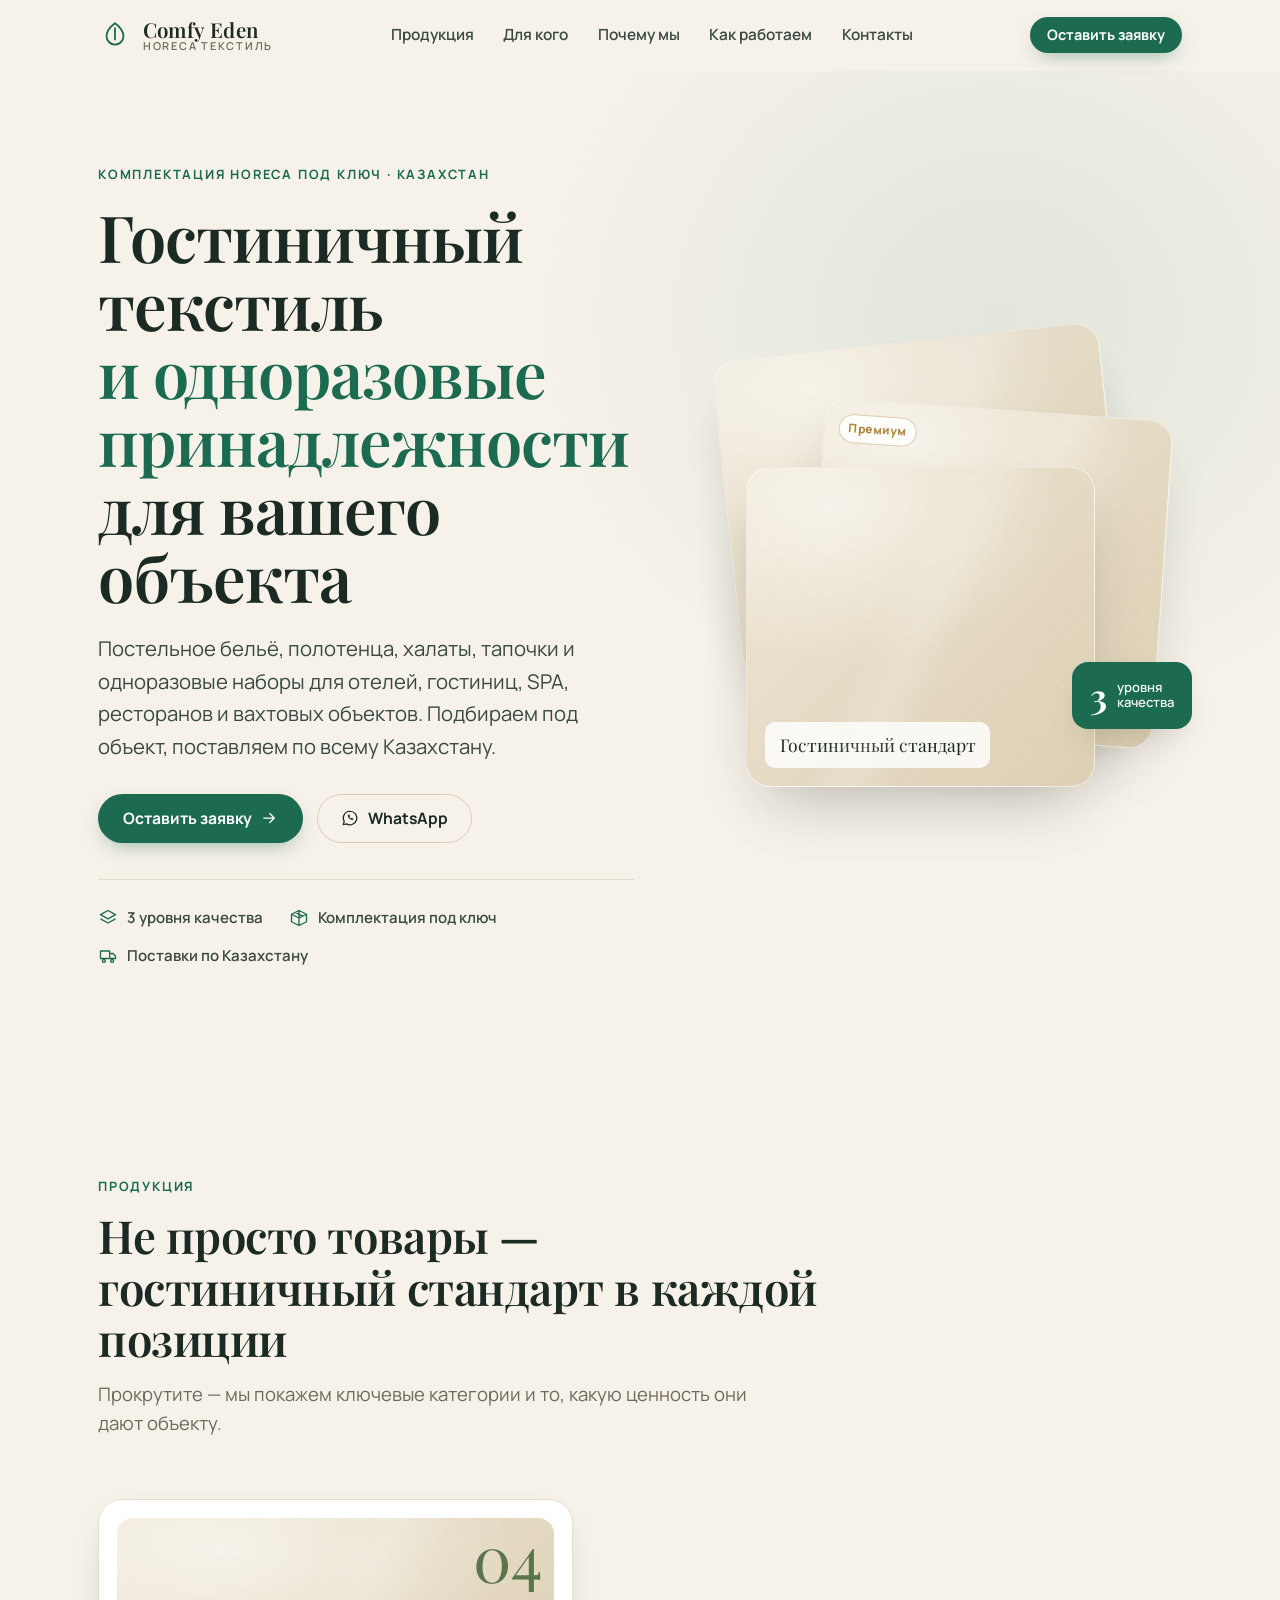
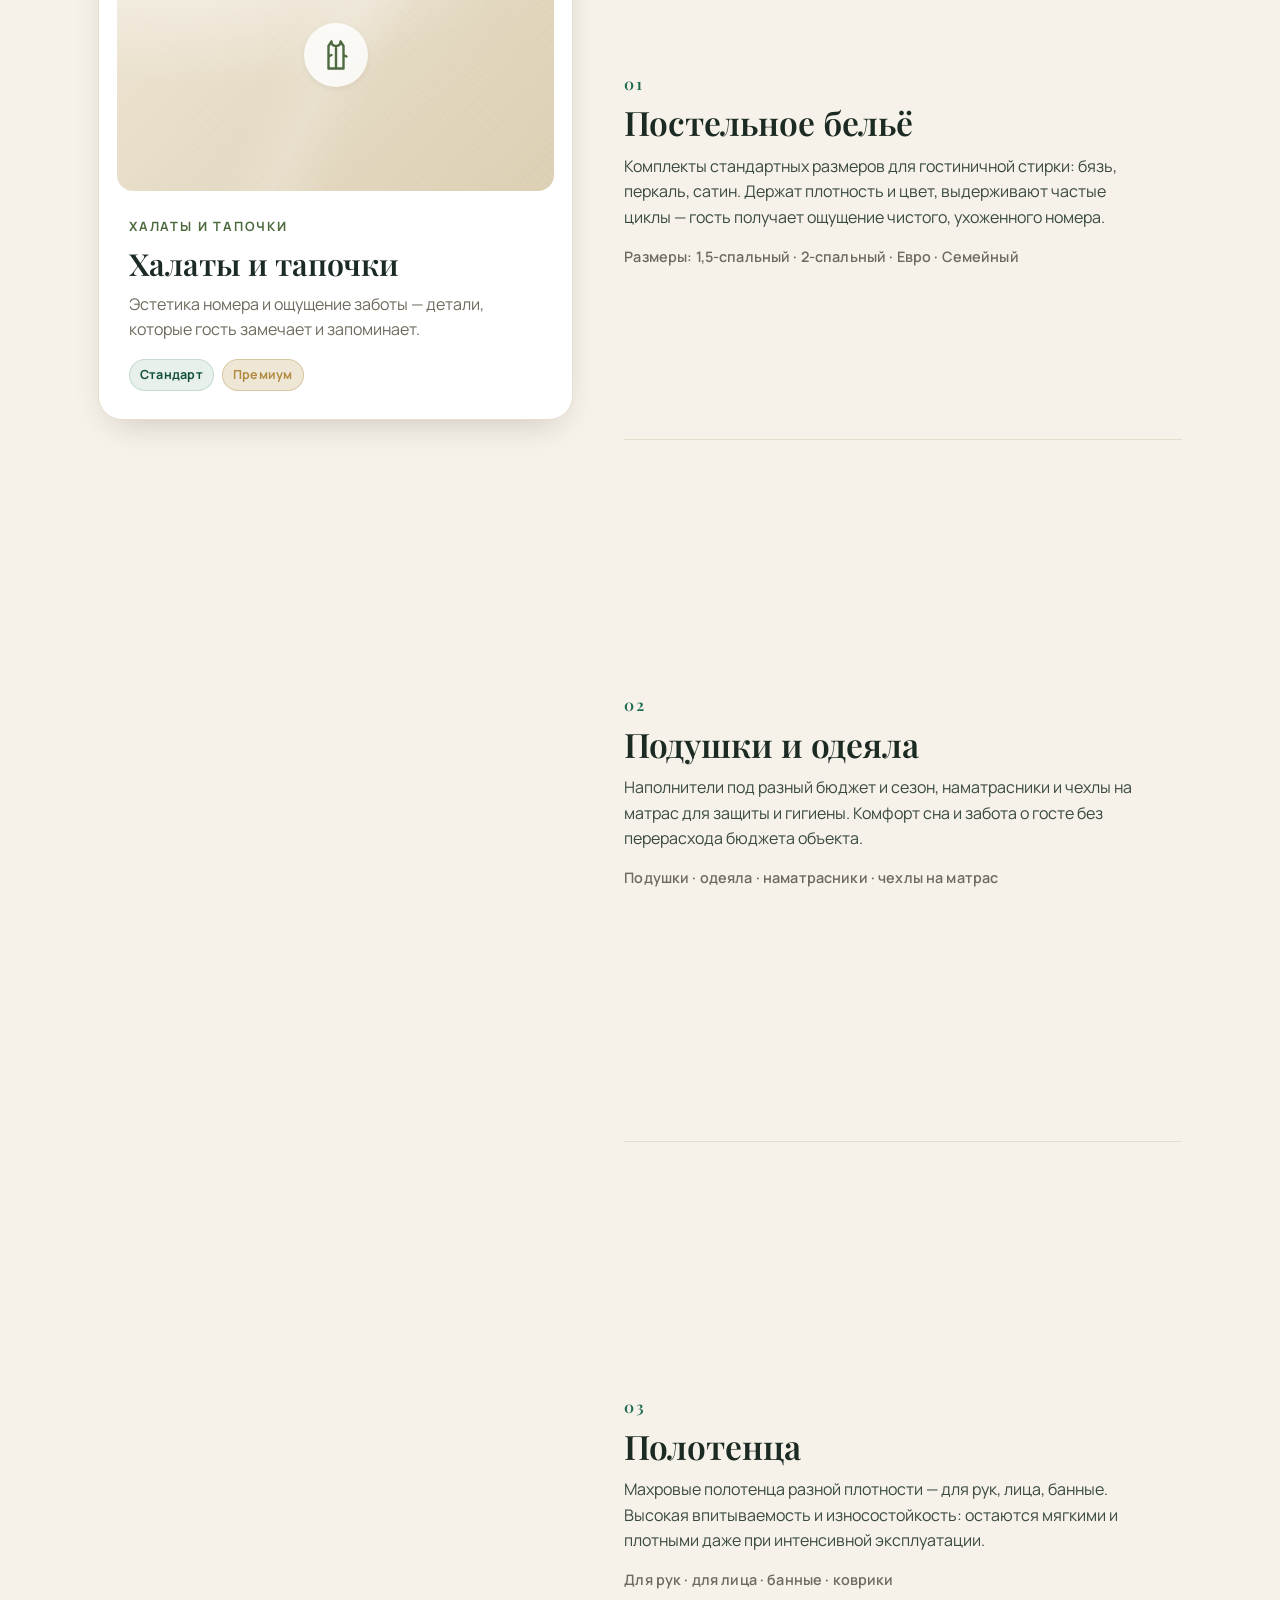
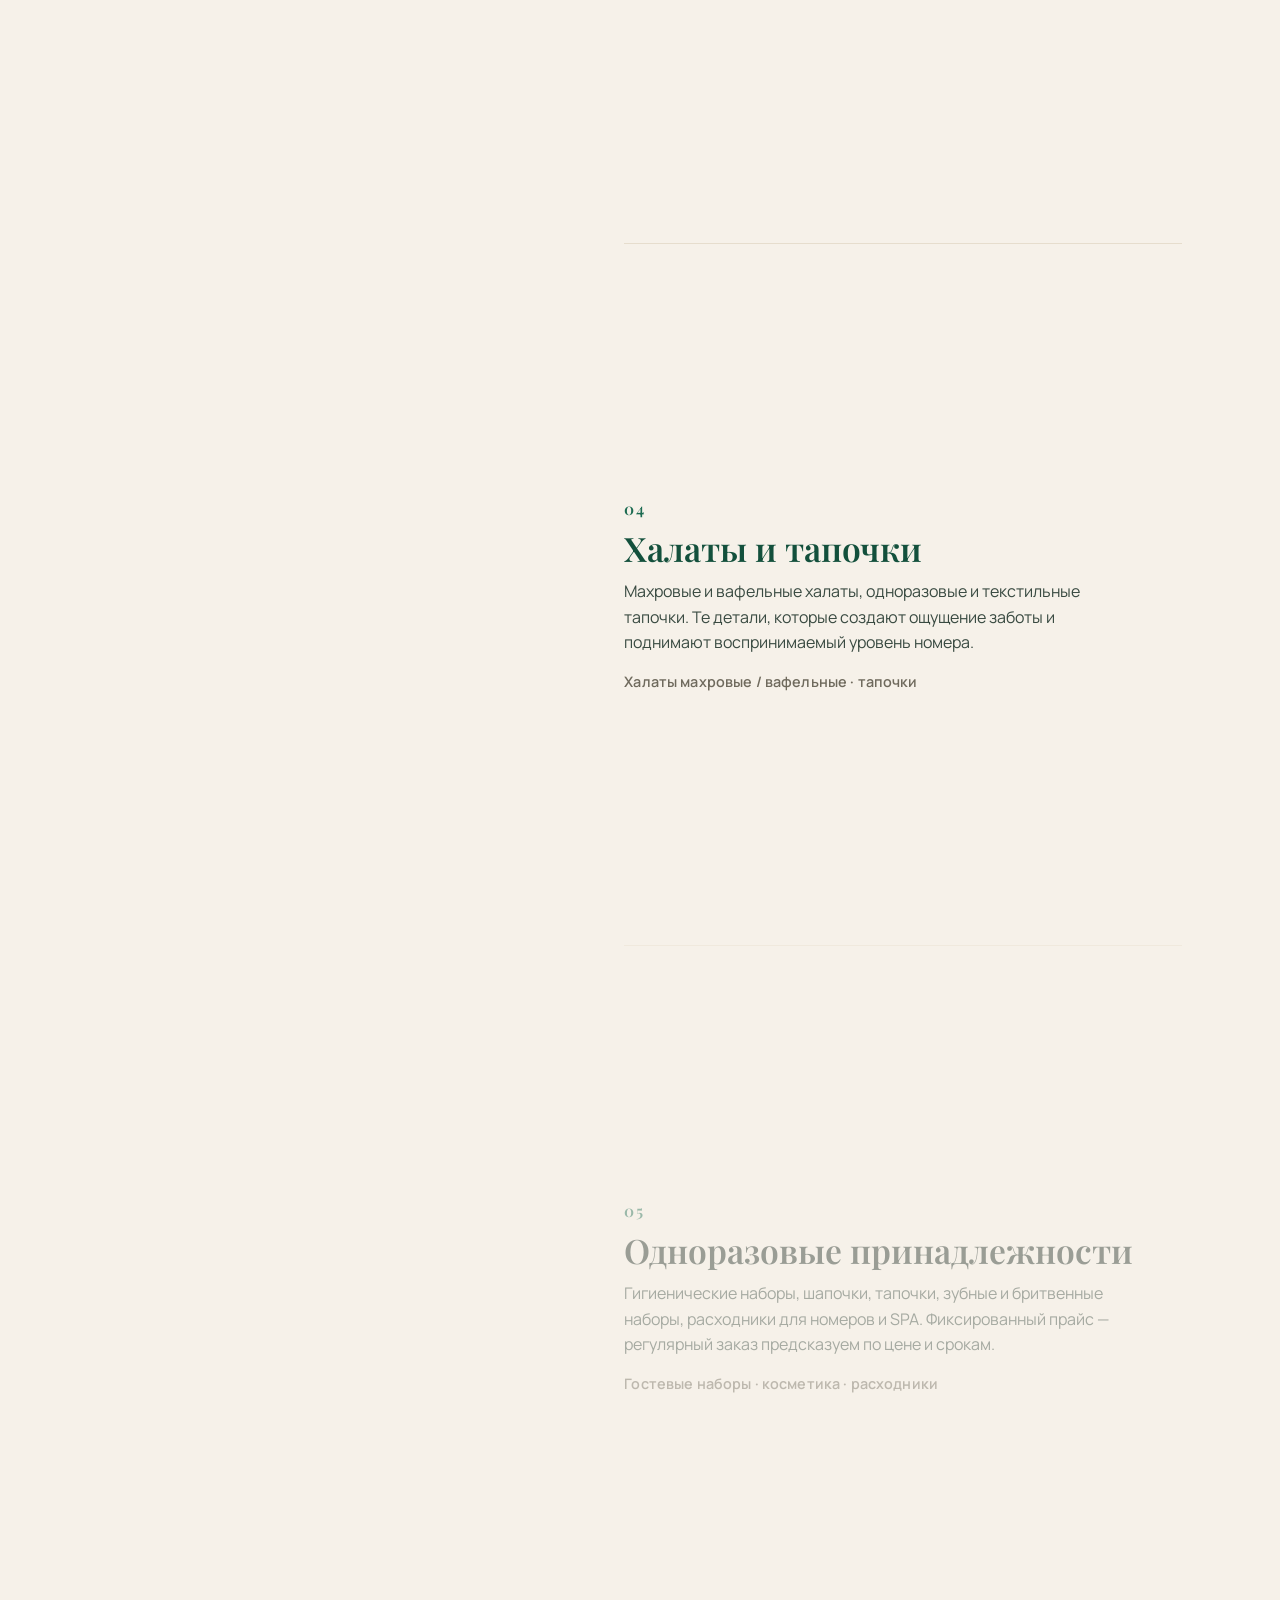
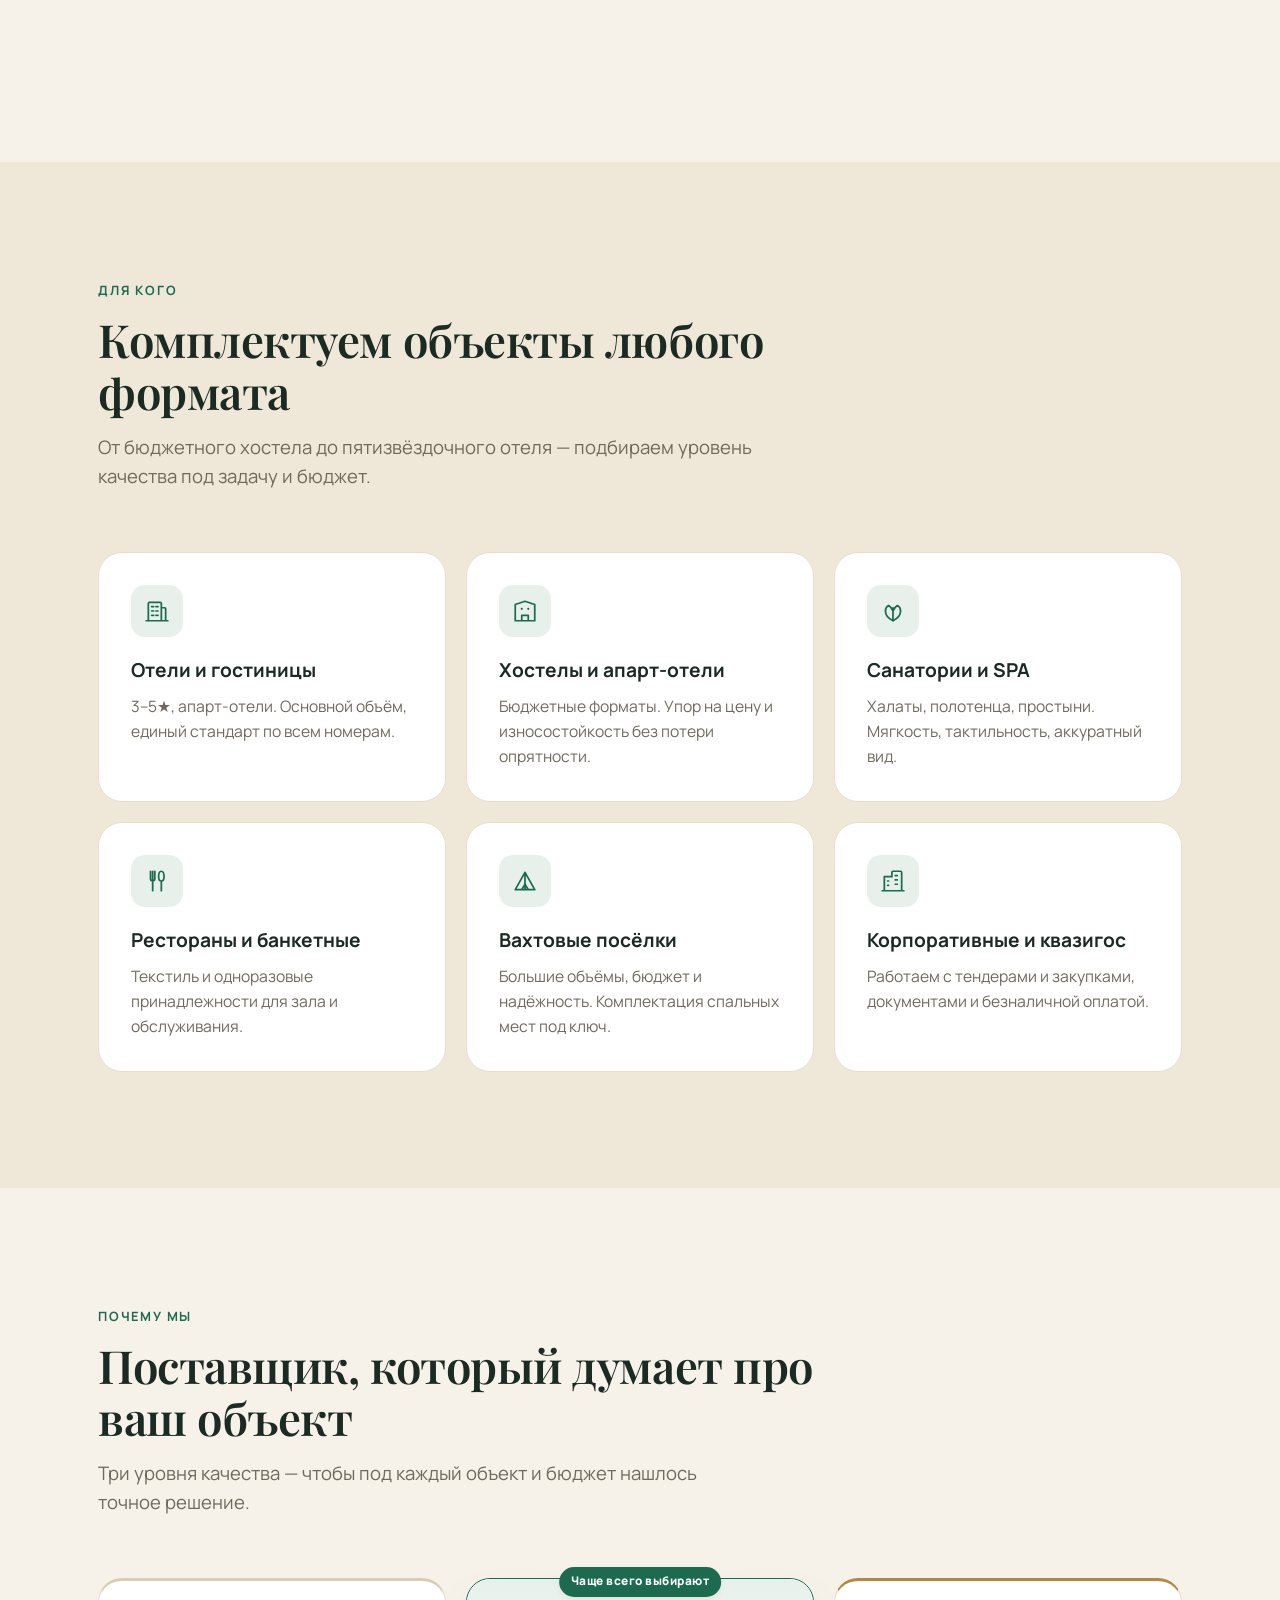
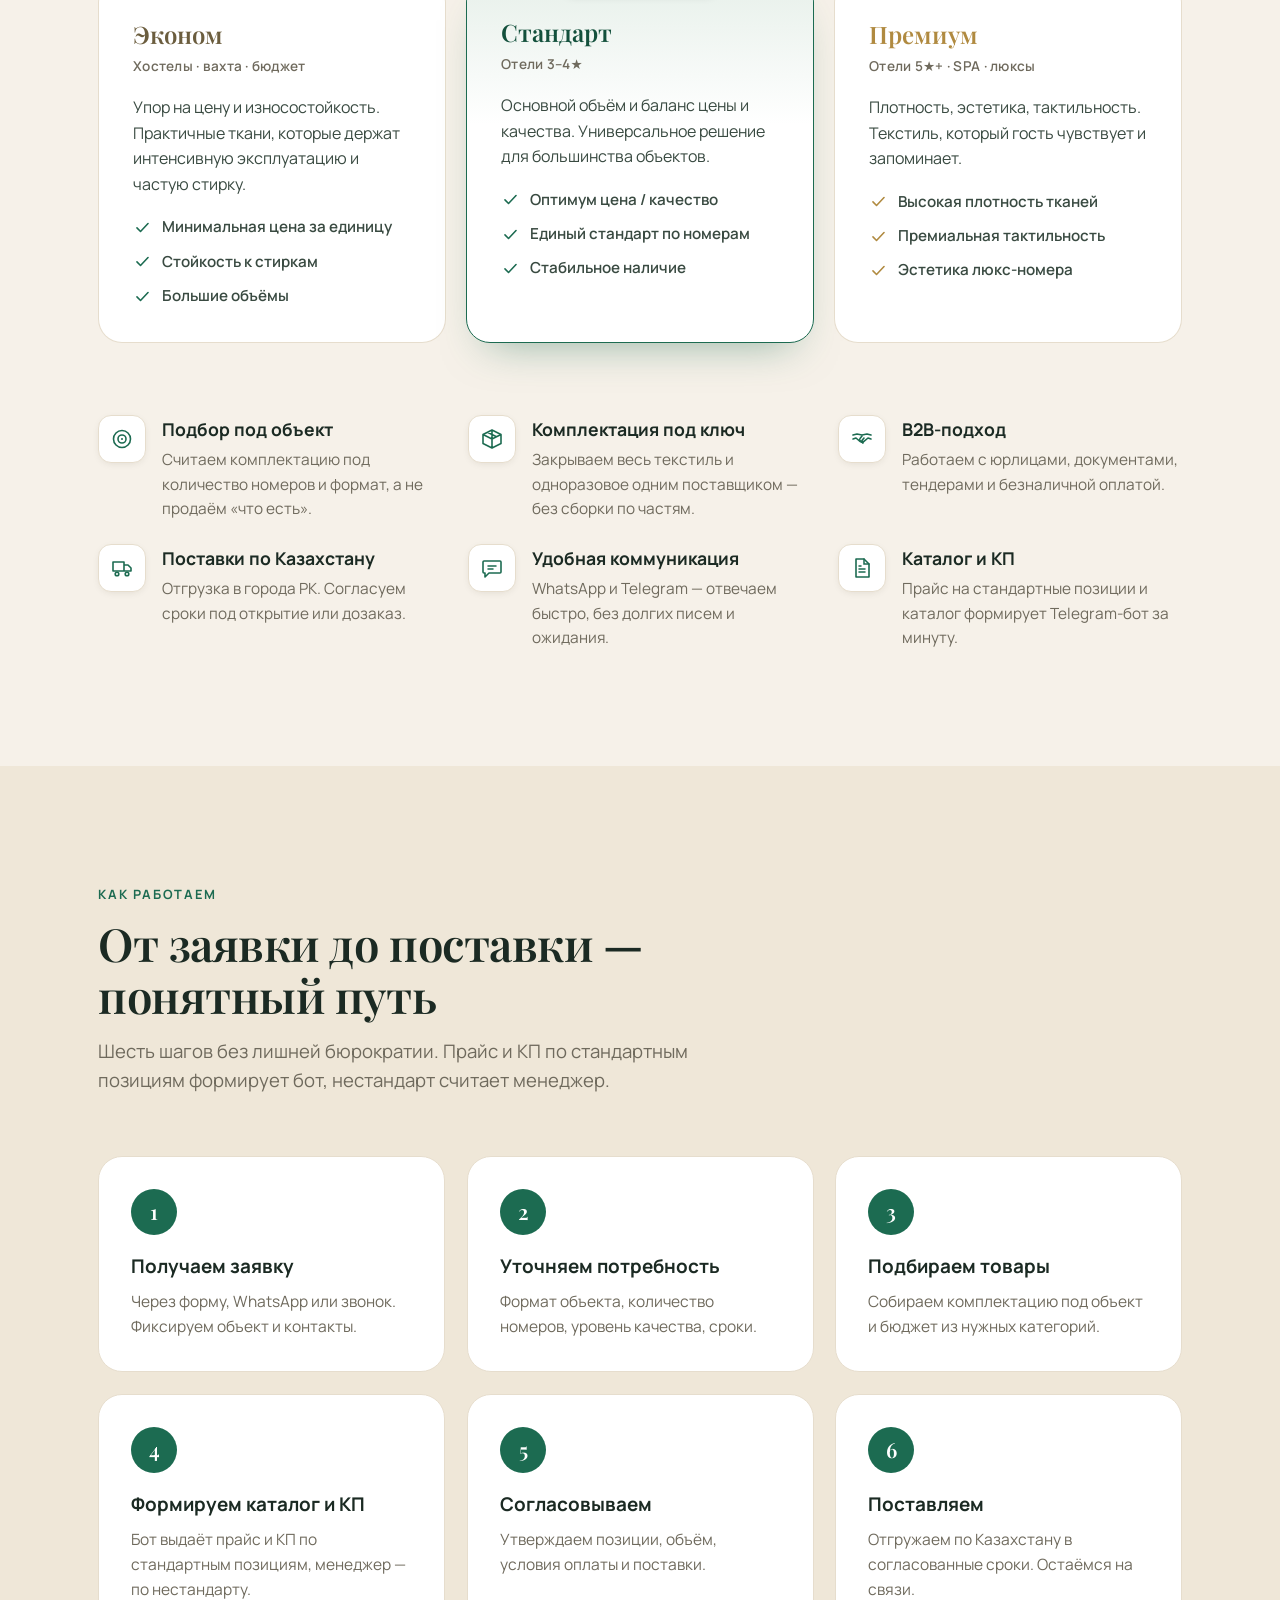
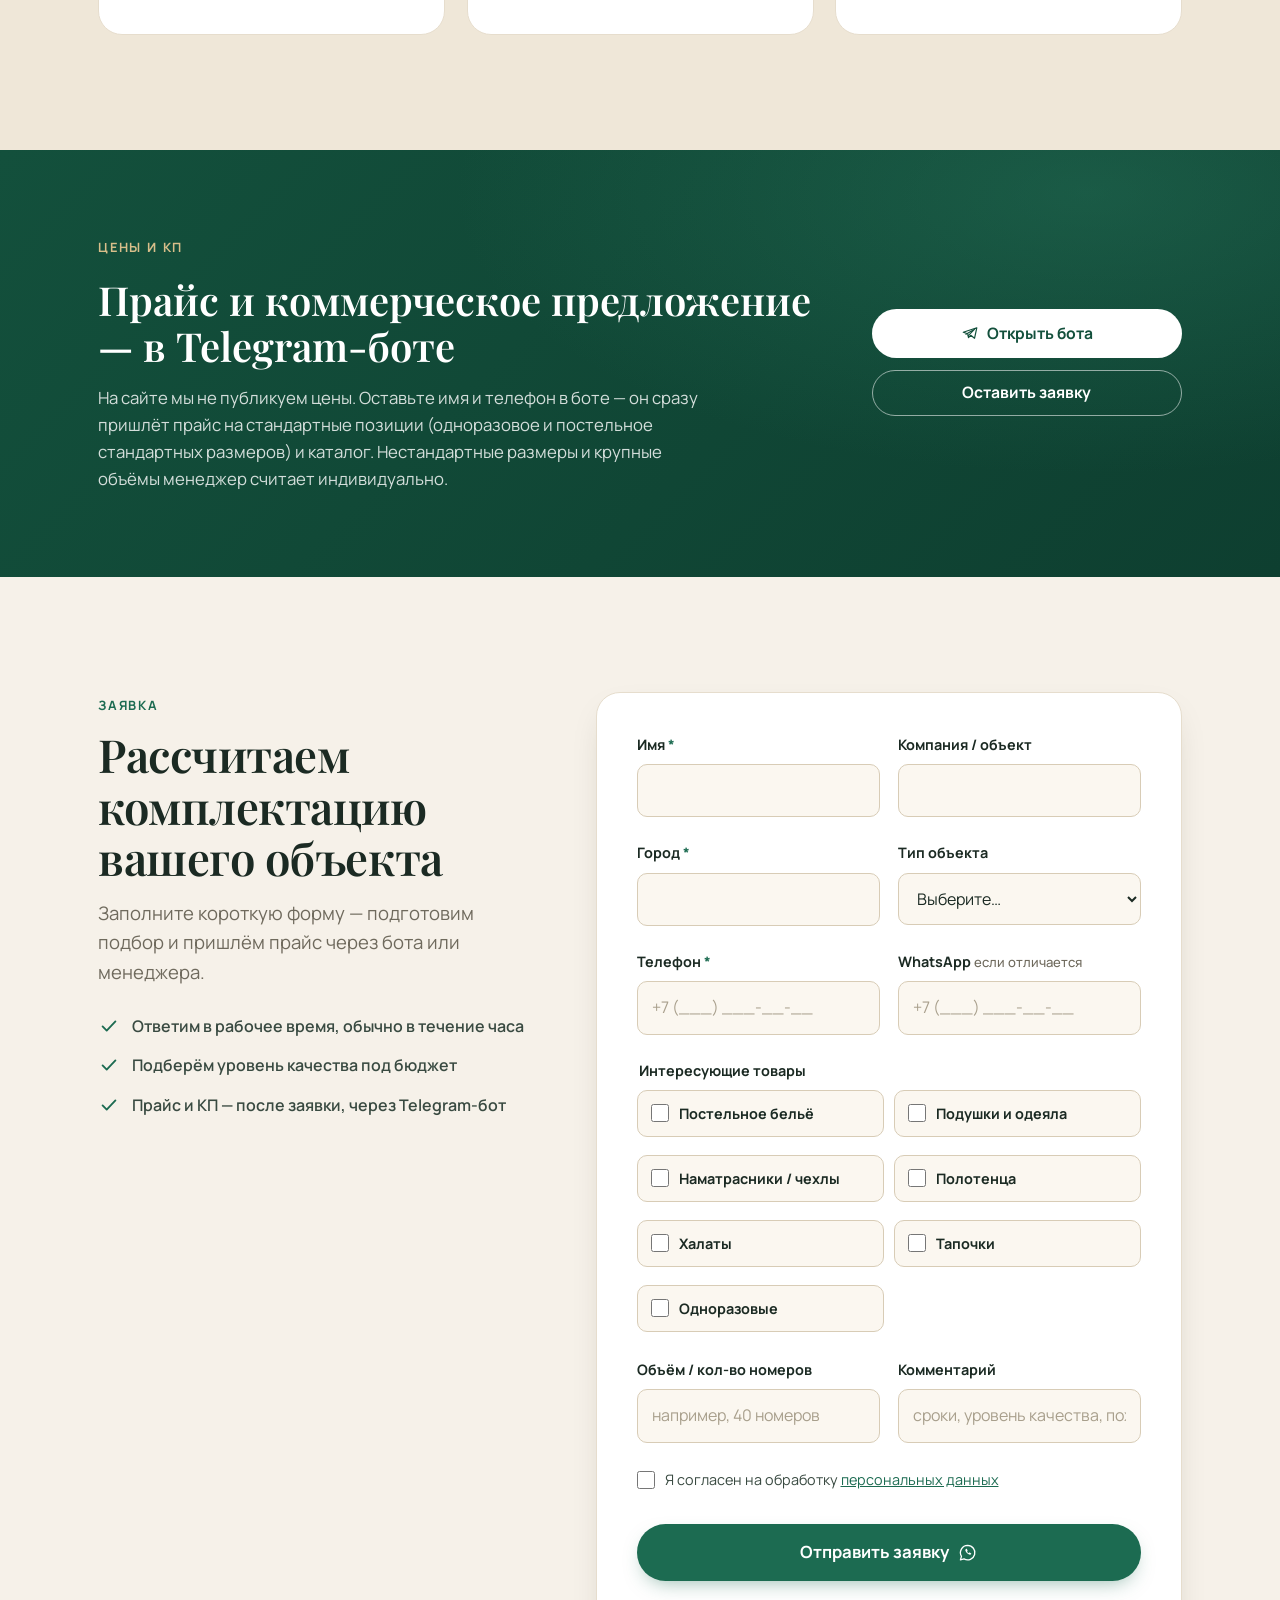
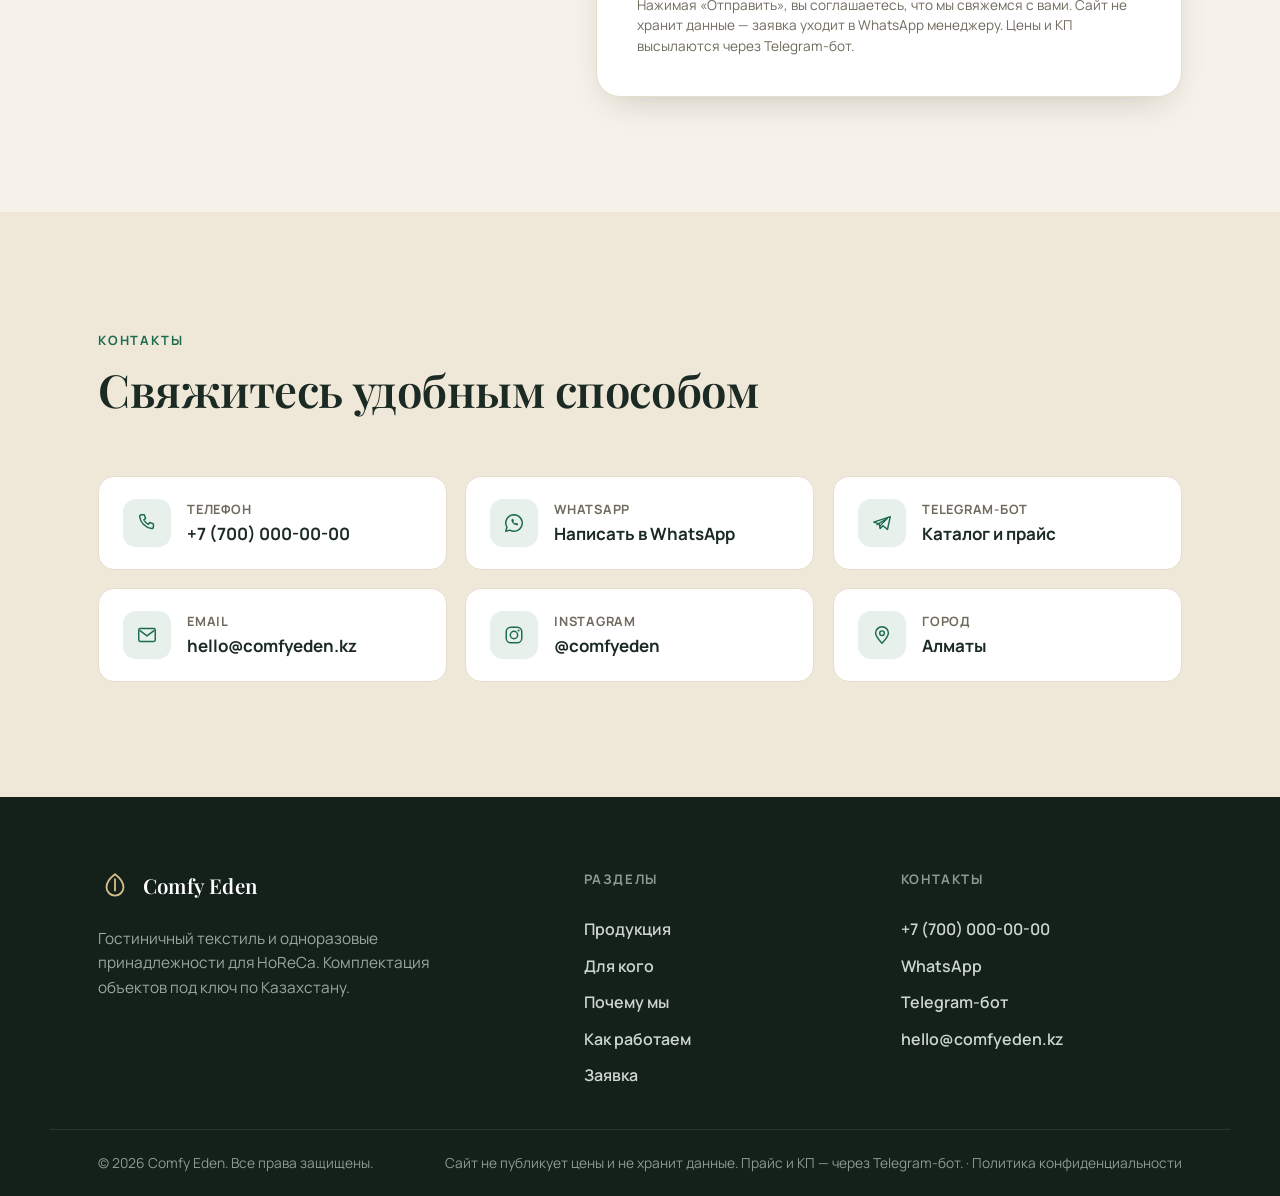
==== commit 6bdccc44: "feat: политика конфиденциальности + согласие на обработку ПДн (B5) Добавлен privacy.html (Закон РК №" ====
--- a/index.html
+++ b/index.html
@@ -509,6 +509,11 @@
       </div>
 
       <div class="lead-form__foot">
+        <label class="consent">
+          <input type="checkbox" name="consent" required>
+          <span>Я согласен на обработку <a href="privacy.html" target="_blank" rel="noopener">персональных данных</a></span>
+        </label>
+        <span class="field__error consent-error" data-error="consent"></span>
         <button class="btn btn--primary btn--lg" type="submit">
           Отправить заявку <svg class="icon" aria-hidden="true"><use href="#i-whatsapp"/></svg>
         </button>
@@ -606,7 +611,7 @@
   </div>
   <div class="container footer__bottom">
     <p>© <span data-year>2026</span> Comfy Eden. Все права защищены.</p>
-    <p class="footer__legal">Сайт не публикует цены и не хранит данные. Прайс и КП — через Telegram-бот.</p>
+    <p class="footer__legal">Сайт не публикует цены и не хранит данные. Прайс и КП — через Telegram-бот. · <a href="privacy.html">Политика конфиденциальности</a></p>
   </div>
 </footer>
 
--- a/assets/css/styles.css
+++ b/assets/css/styles.css
@@ -626,6 +626,12 @@
   gap: clamp(32px, 5vw, 64px);
   align-items: start;
 }
+/* mobile overflow fix: длинные <option> в select не должны распирать сетку формы */
+.lead__inner,
+.lead__intro,
+.lead-form,
+.field-row,
+.field { min-width: 0; }
 .lead__intro { position: sticky; top: calc(var(--header-h) + 28px); }
 .lead__points { margin-top: 26px; display: flex; flex-direction: column; gap: 14px; }
 .lead__points li { display: flex; gap: 12px; align-items: flex-start; color: var(--ink-2); font-weight: 600; }
@@ -647,6 +653,7 @@
 .req { color: var(--accent); }
 .field input, .field select {
   font: inherit;
+  min-width: 0;
   padding: 13px 14px;
   border: 1px solid var(--line-2);
   border-radius: var(--r-sm);
@@ -843,3 +850,34 @@
   .wa-float { transform: none; opacity: 1; }
   .ph::after { display: none; }
 }
+
+/* ============================================================
+   CONSENT (lead form) + LEGAL PAGE (privacy)
+   ============================================================ */
+.consent {
+  display: flex;
+  gap: 10px;
+  align-items: flex-start;
+  font-size: .9rem;
+  line-height: 1.5;
+  color: var(--ink-2);
+  cursor: pointer;
+}
+.consent input { width: 18px; height: 18px; accent-color: var(--accent); flex: none; margin-top: 2px; }
+.consent a { color: var(--accent); text-decoration: underline; }
+.consent-error { display: block; }
+
+.legal-top { border-bottom: 1px solid var(--line); background: var(--bg); position: sticky; top: 0; z-index: 50; }
+.legal-top__inner { display: flex; align-items: center; justify-content: space-between; height: var(--header-h); }
+.legal-top__back { font-weight: 600; color: var(--accent); }
+.legal-top__back:hover { color: var(--accent-deep); }
+
+.legal { max-width: 820px; margin-inline: auto; padding: clamp(40px, 6vw, 80px) var(--gutter); }
+.legal h1 { font-family: var(--font-display); font-weight: 600; font-size: clamp(1.9rem, 4vw, 2.6rem); line-height: 1.12; color: var(--ink); }
+.legal h2 { font-size: 1.2rem; font-weight: 700; color: var(--ink); margin-top: 1.8em; margin-bottom: .4em; }
+.legal p { color: var(--ink-2); margin-bottom: .6em; }
+.legal a { color: var(--accent); text-decoration: underline; }
+.legal .muted { color: var(--muted); font-size: .9rem; }
+.legal .todo { color: var(--gold); font-weight: 600; }
+
+.legal-foot { border-top: 1px solid var(--line); padding-block: 28px; color: var(--muted); font-size: .88rem; }
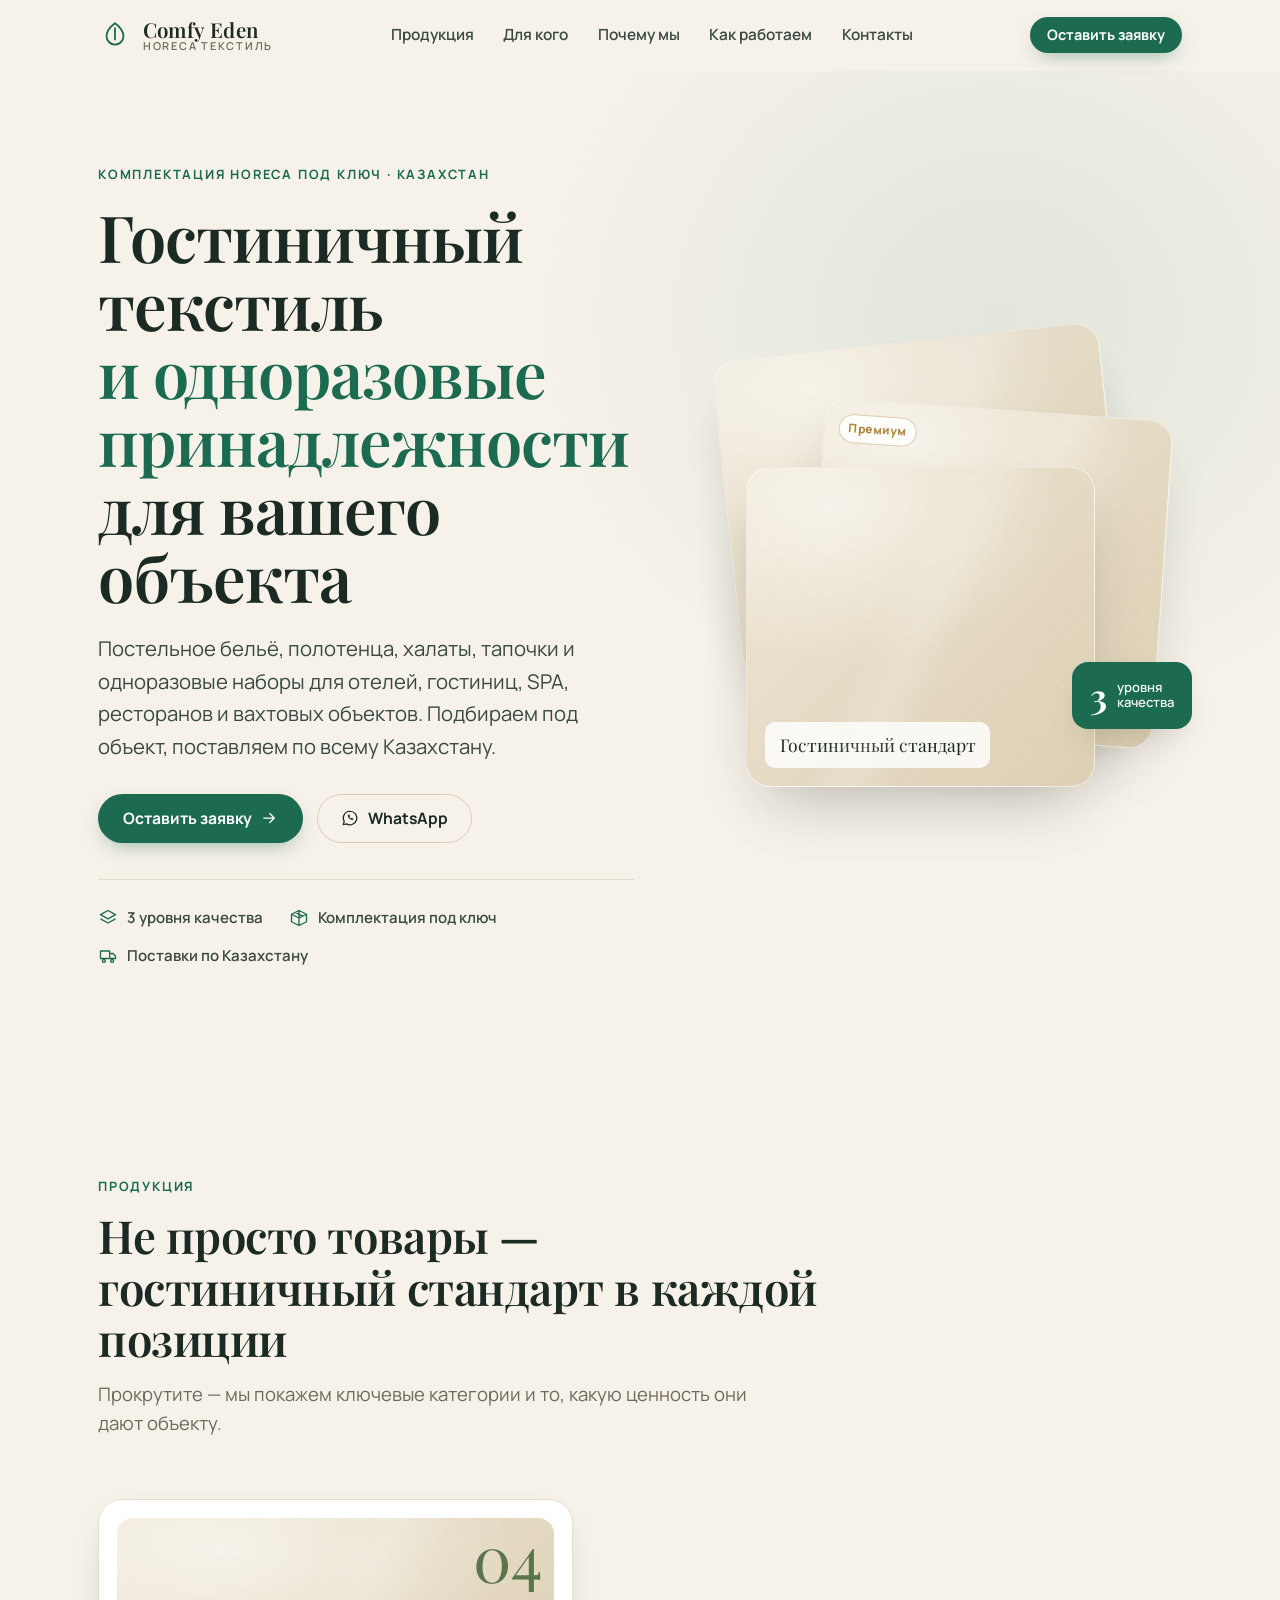
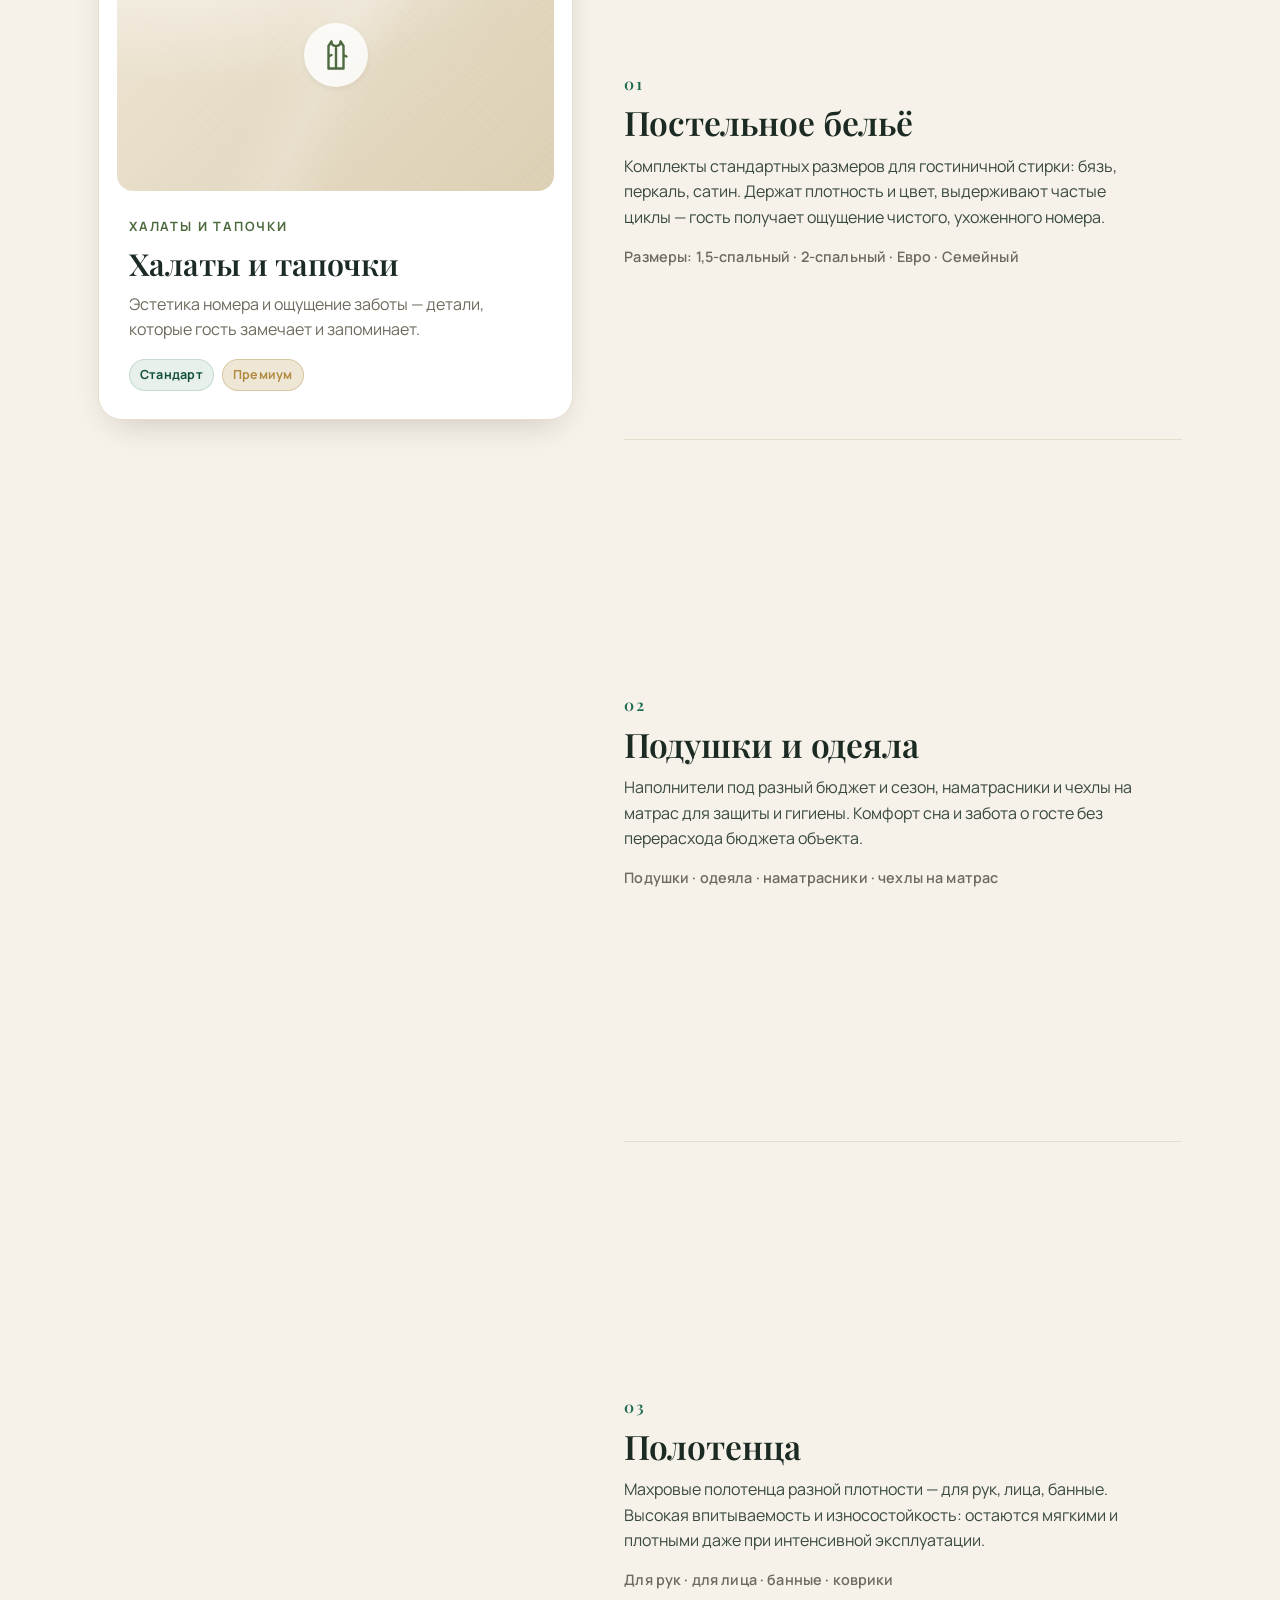
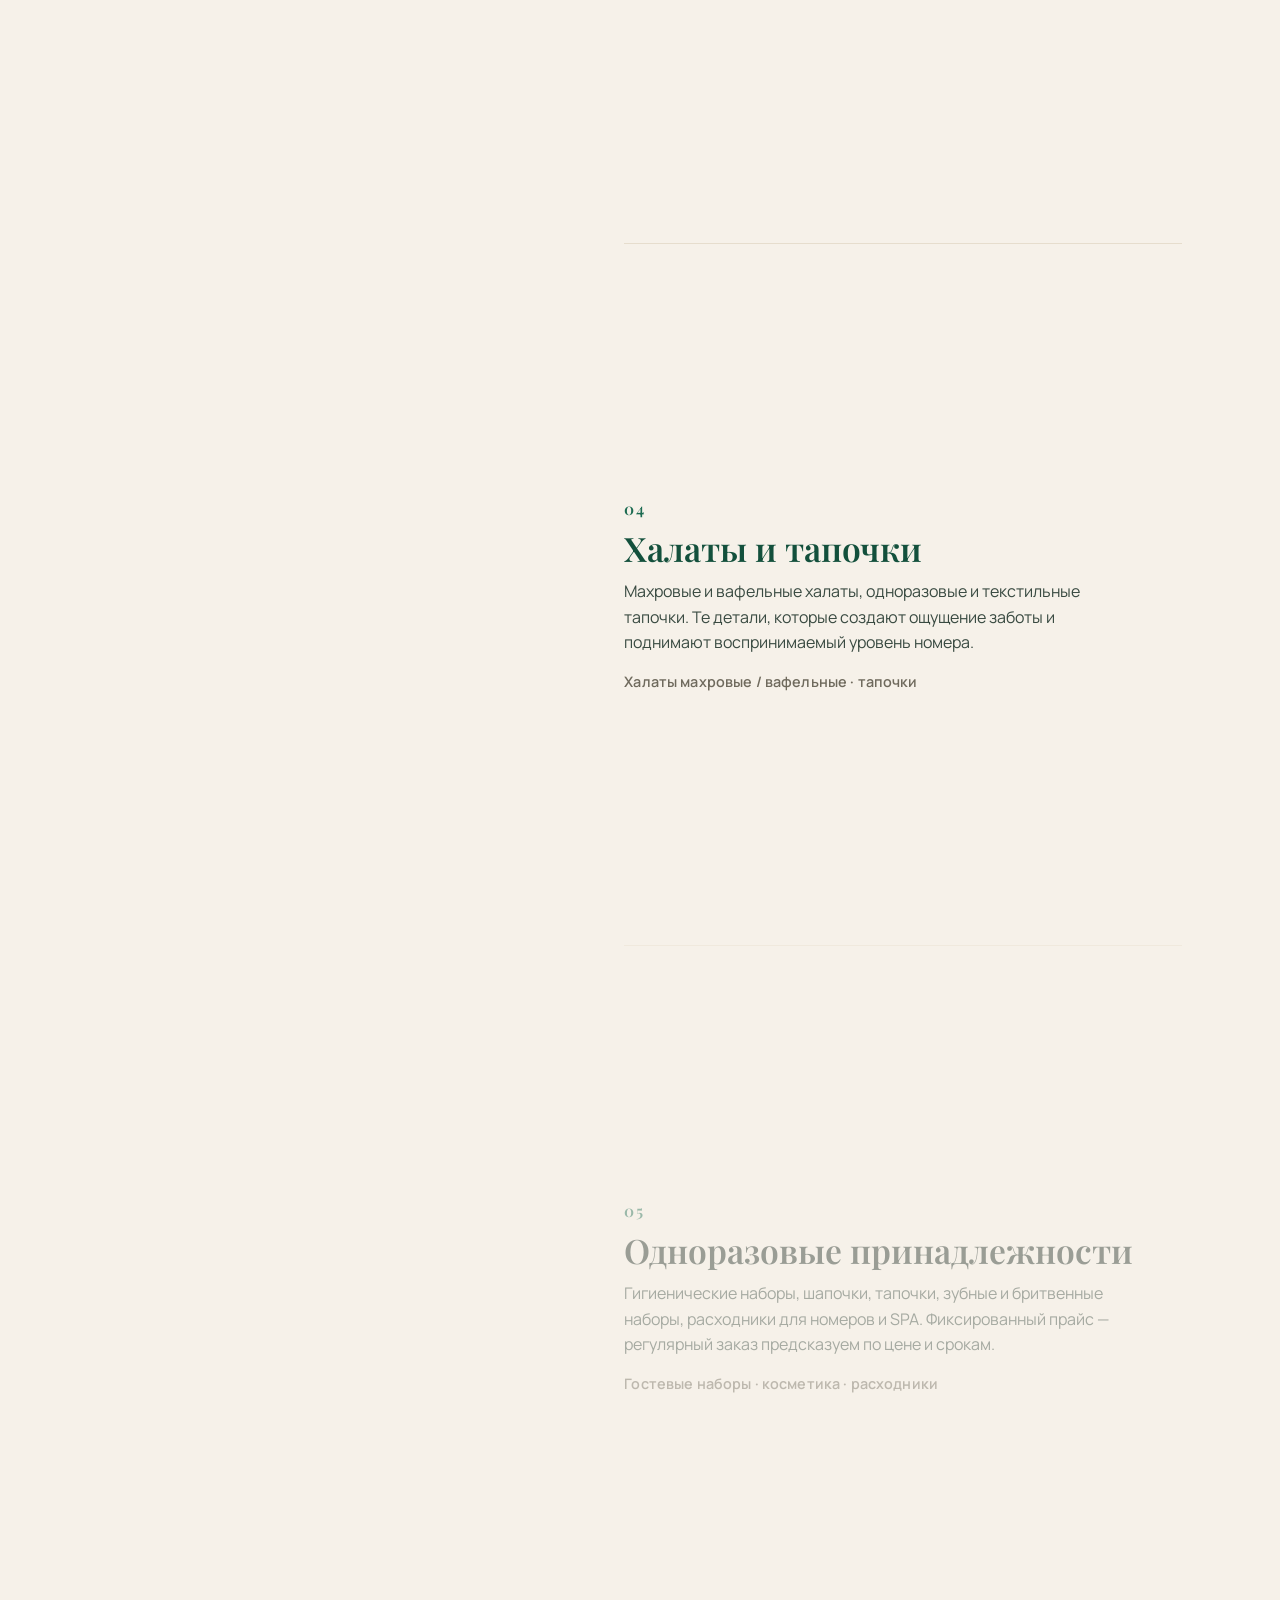
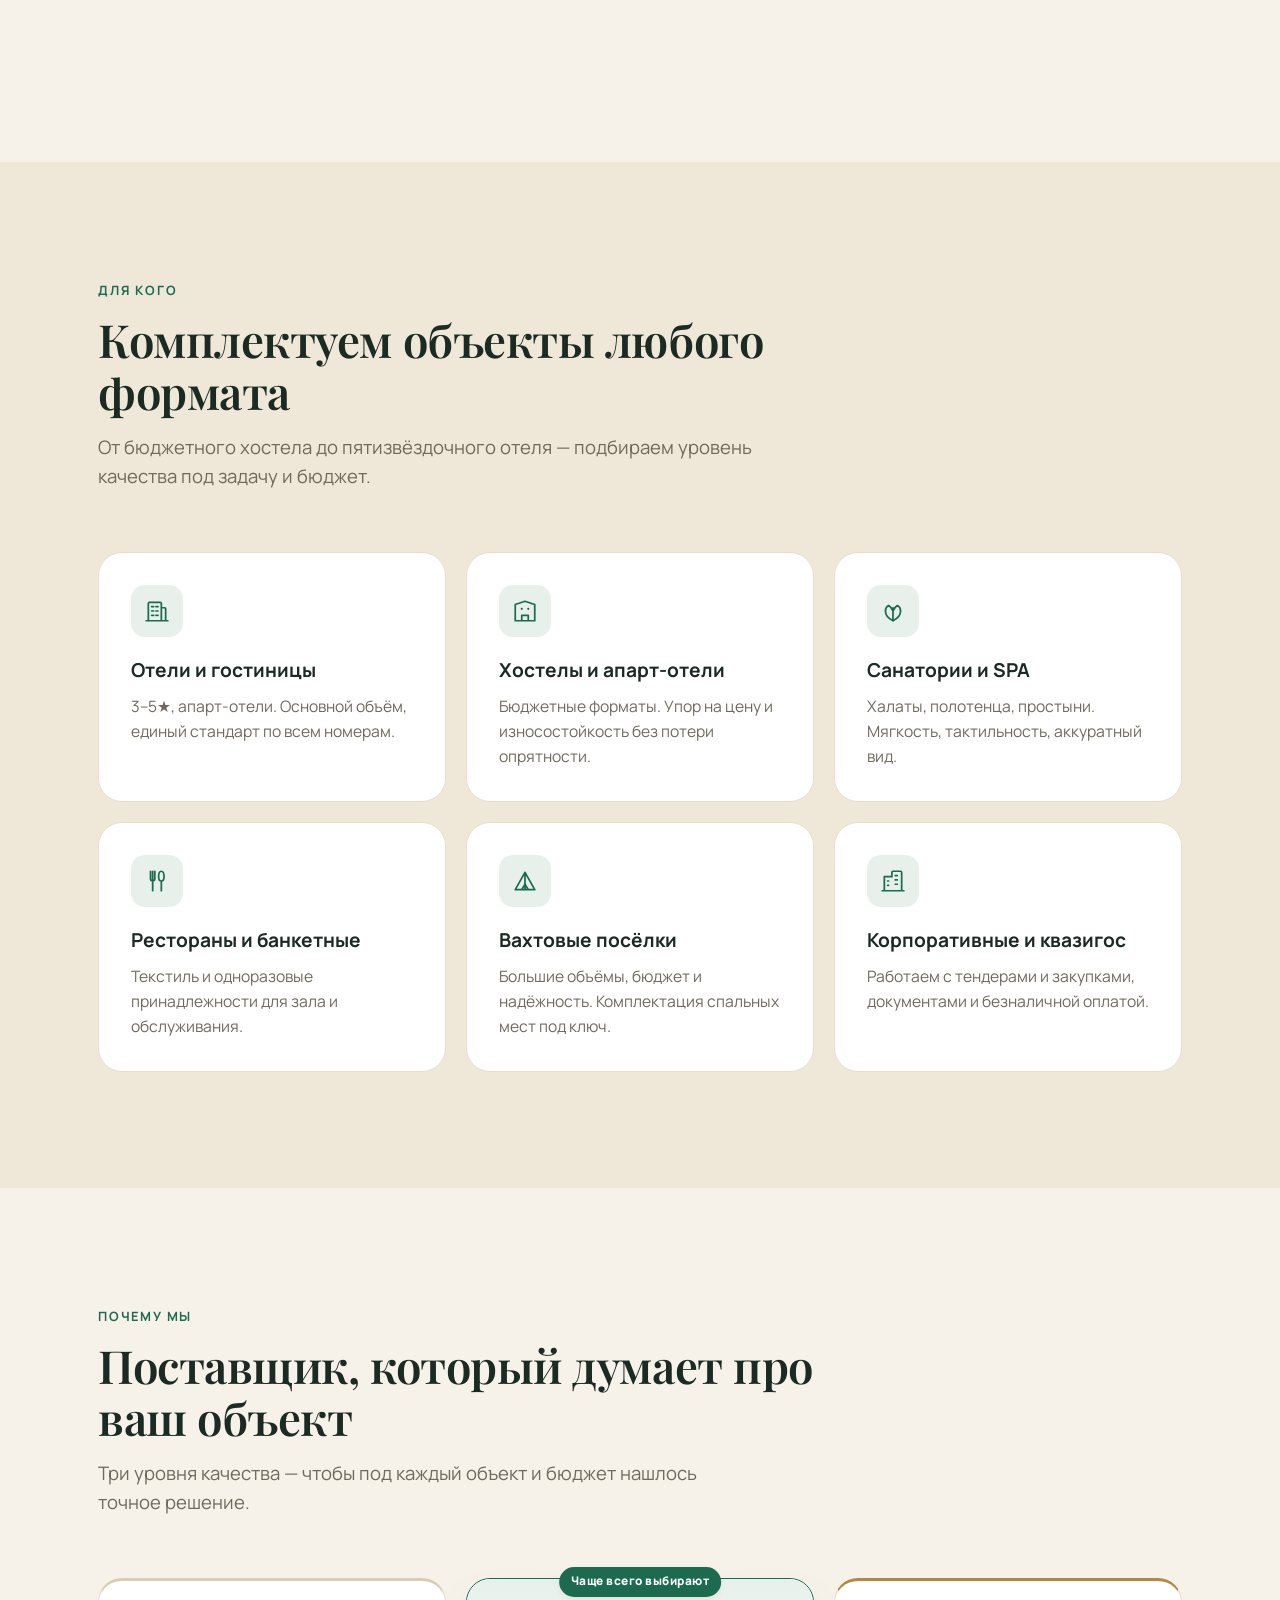
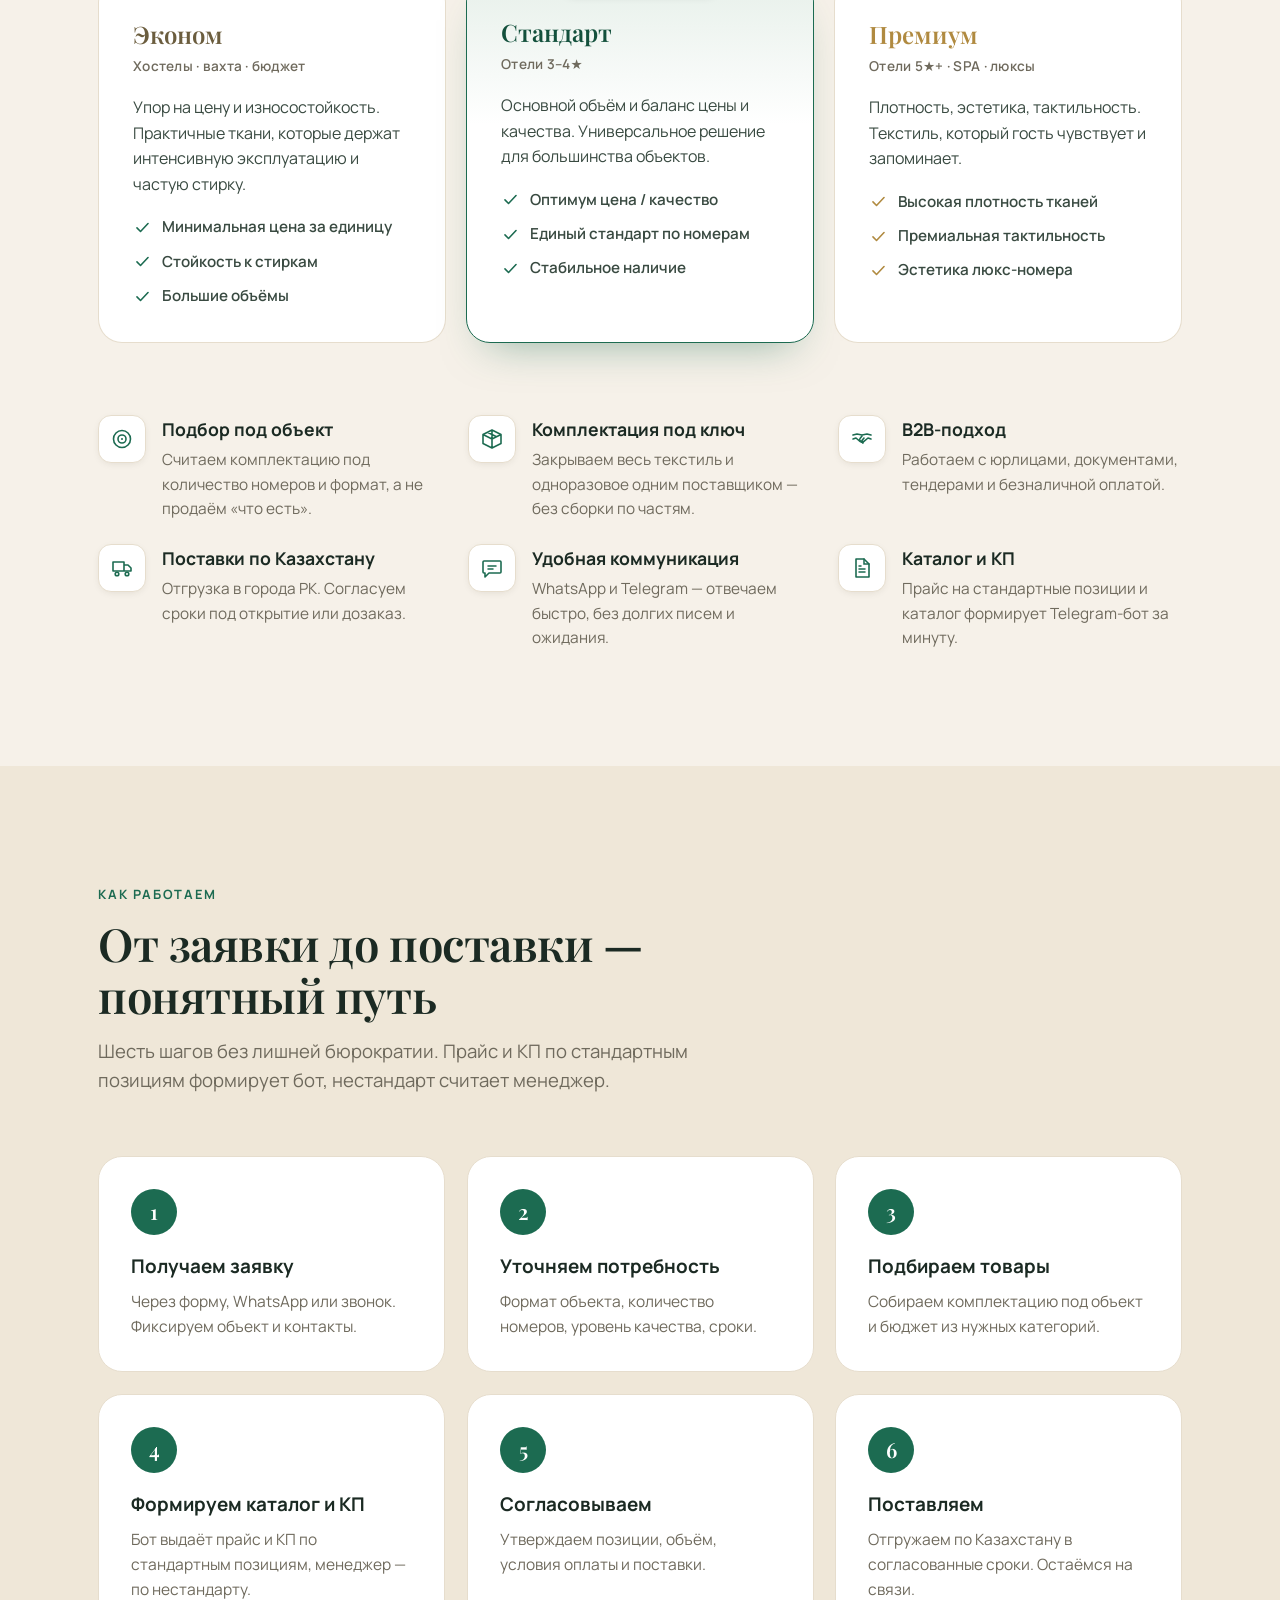
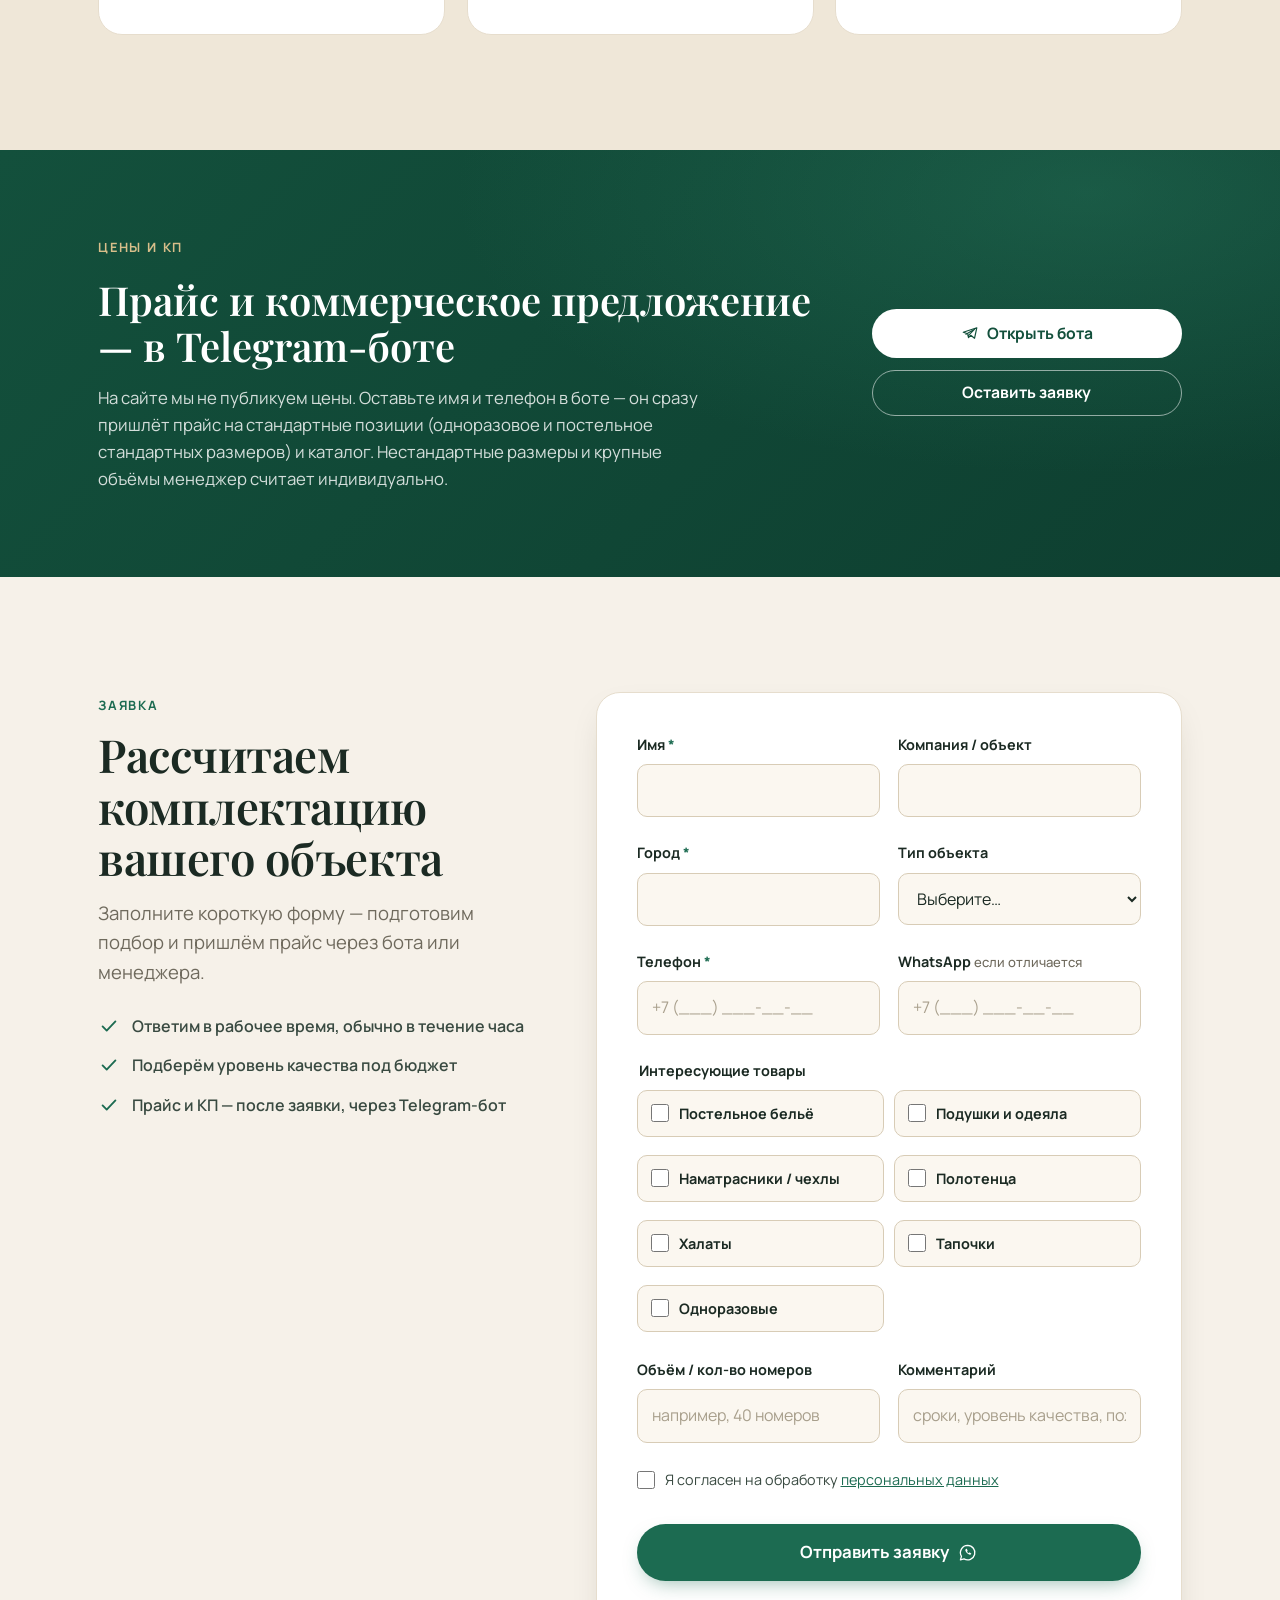
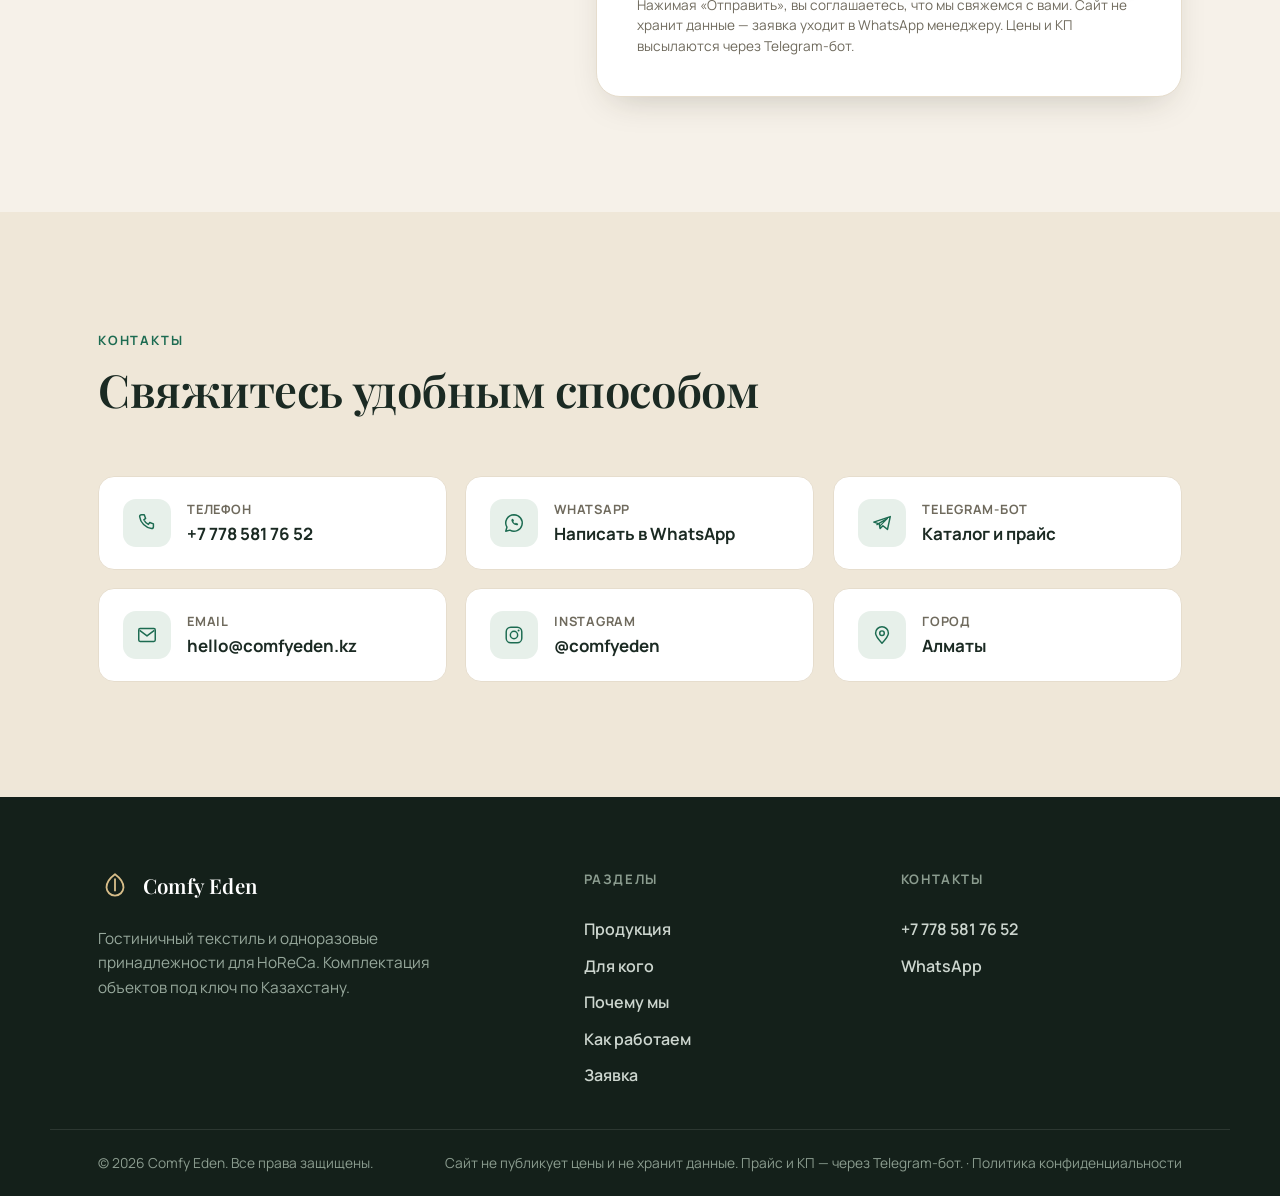
==== commit a23866cd: "feat: SEO — schema.org JSON-LD, robots.txt, sitemap.xml Organization + ContactPoint в index.html; ro" ====
--- a/index.html
+++ b/index.html
@@ -23,6 +23,25 @@
 <link rel="preconnect" href="https://fonts.googleapis.com">
 <link rel="preconnect" href="https://fonts.gstatic.com" crossorigin>
 <link href="https://fonts.googleapis.com/css2?family=Playfair+Display:wght@500;600&family=Manrope:wght@400;500;600;700;800&display=swap" rel="stylesheet">
+
+<!-- Структурированные данные (schema.org) -->
+<script type="application/ld+json">
+{
+  "@context": "https://schema.org",
+  "@type": "Organization",
+  "name": "Comfy Eden",
+  "description": "Гостиничный текстиль и одноразовые принадлежности для HoReCa: комплектация отелей, гостиниц, SPA, ресторанов и вахтовых объектов под ключ по Казахстану.",
+  "url": "https://nurzhanov-nurserik.github.io/Comfy-eden/",
+  "areaServed": "KZ",
+  "contactPoint": {
+    "@type": "ContactPoint",
+    "telephone": "+77785817652",
+    "contactType": "sales",
+    "areaServed": "KZ",
+    "availableLanguage": ["ru", "kk"]
+  }
+}
+</script>
 
 <link rel="stylesheet" href="assets/css/styles.css">
 </head>
